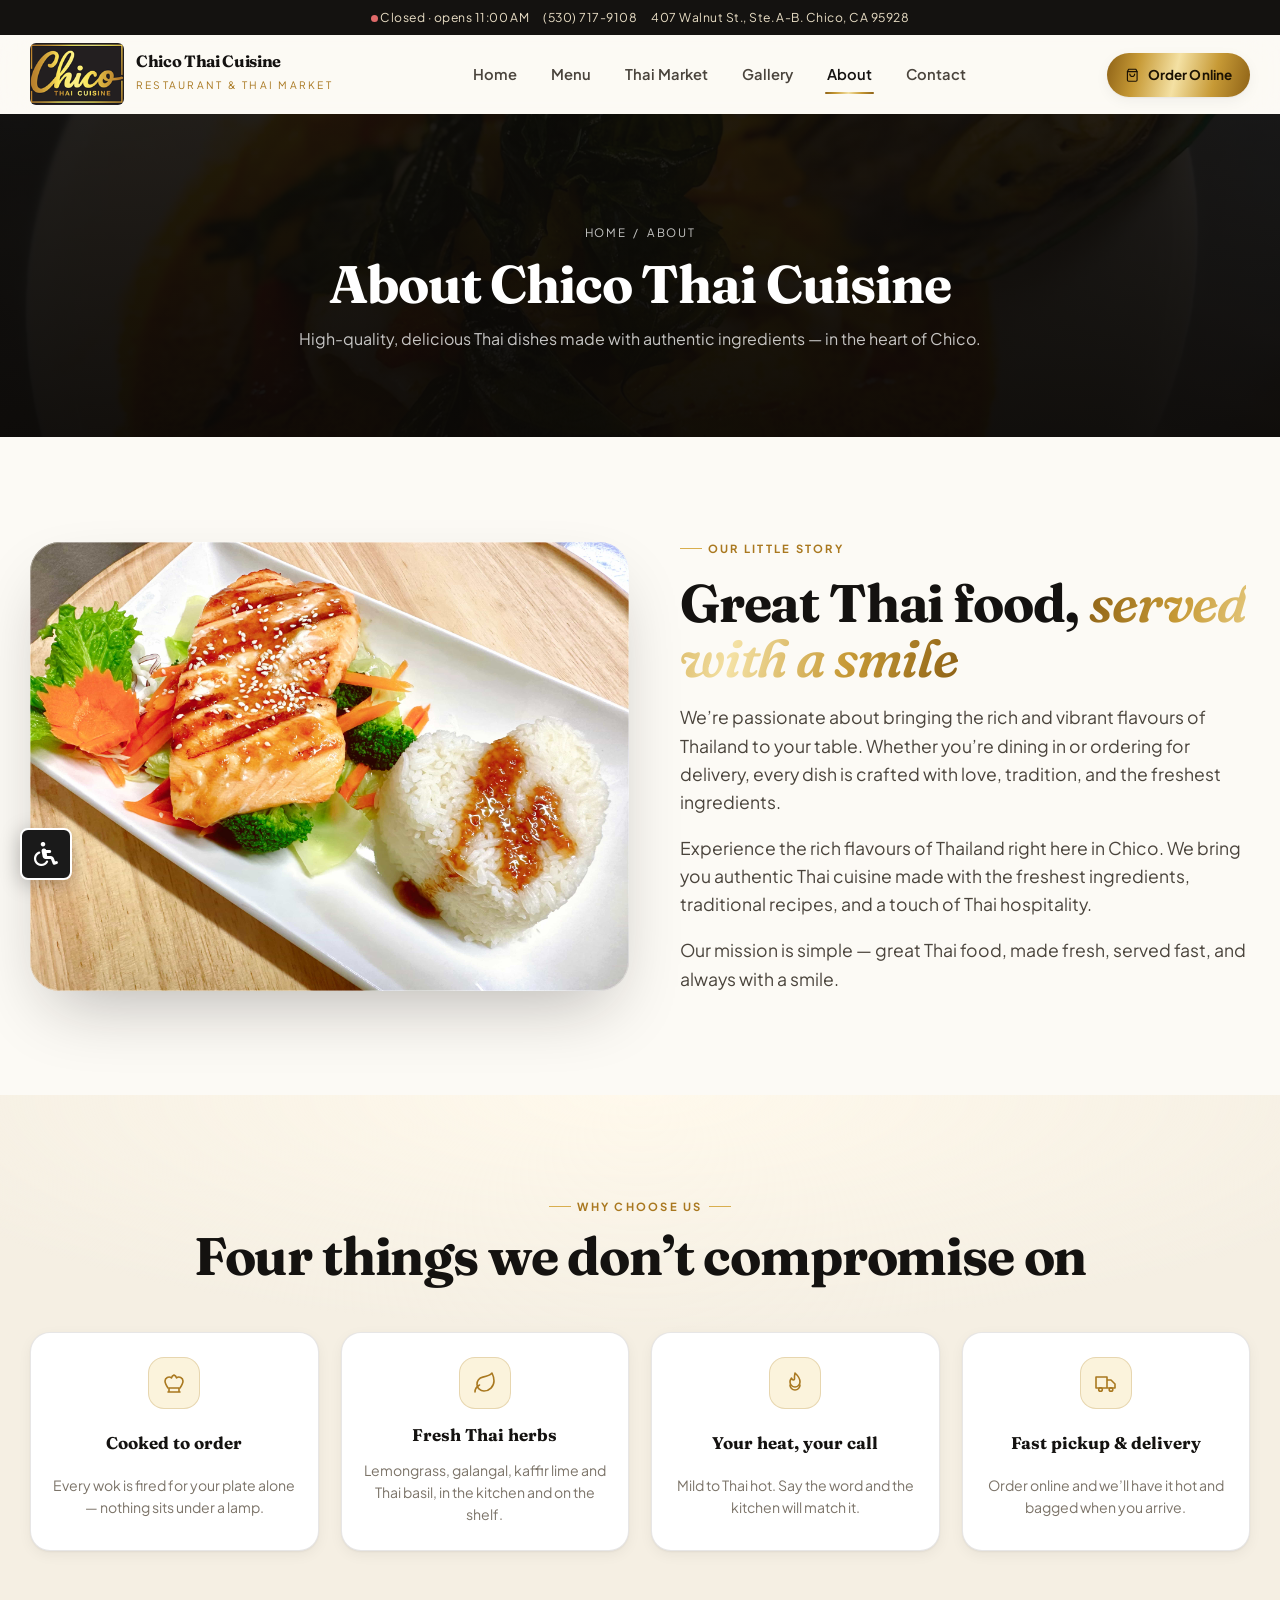
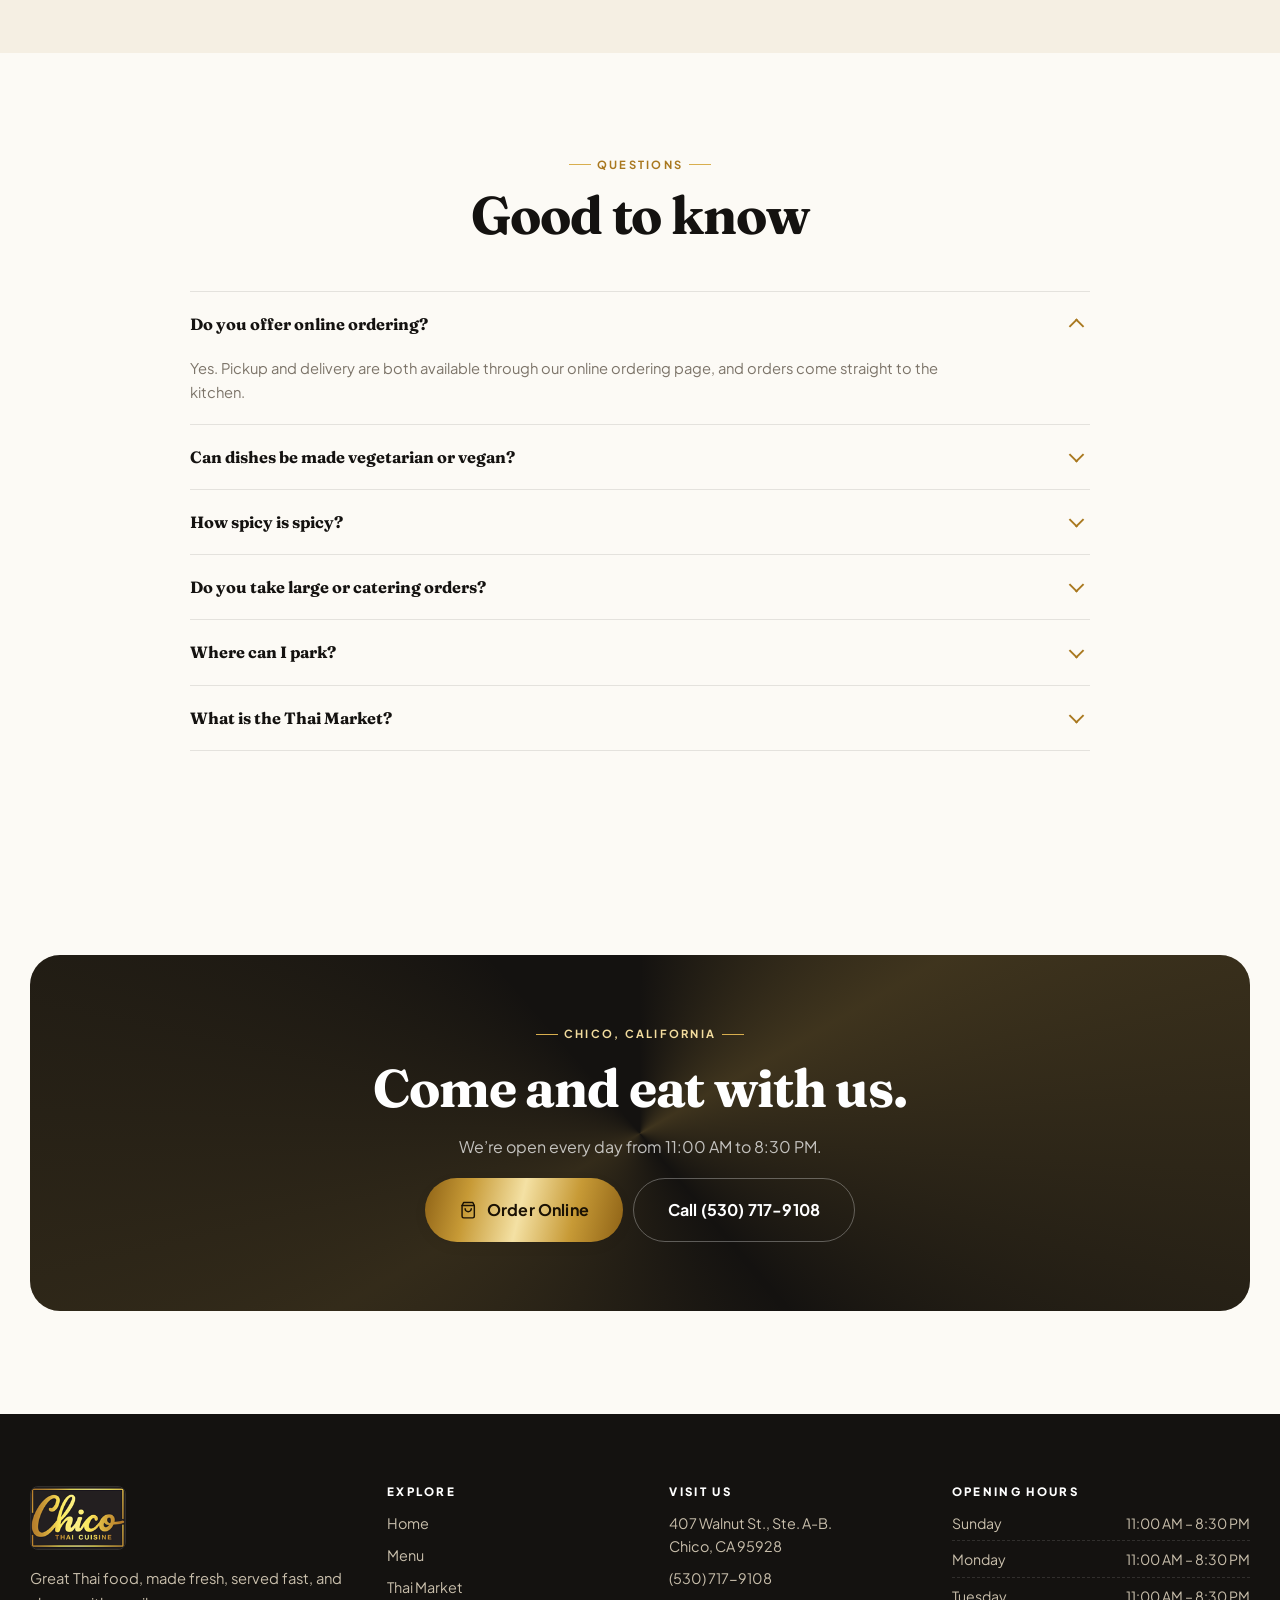
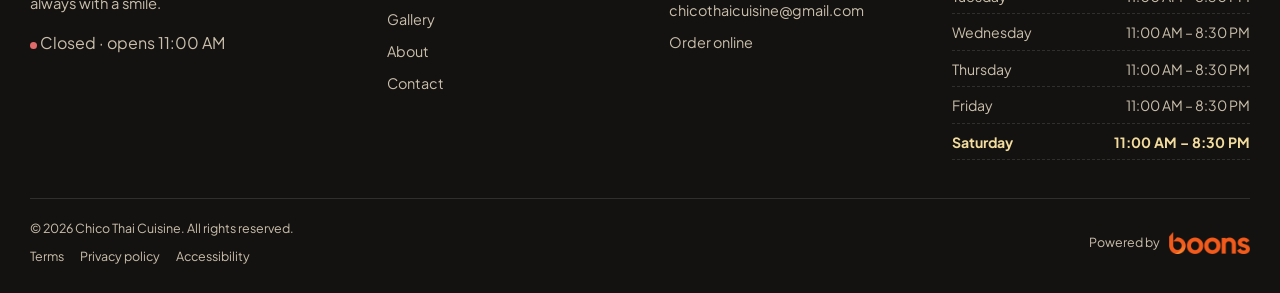
==== about.html @ dd5cfa1a "Add Chico Thai Cuisine website pages, accessibility tools, and Boons footer. Co-authored-by: Cursor " ====
<!DOCTYPE html>
<html lang="en">
<head>
<meta charset="utf-8">
<meta name="viewport" content="width=device-width, initial-scale=1, viewport-fit=cover">
<title>About Us | Chico Thai Cuisine &mdash; Authentic Thai Restaurant in Chico, CA</title>
<meta name="description" content="Our story: a family Thai kitchen in downtown Chico, California serving authentic recipes made fresh, plus a Thai grocery market in the same building.">
<meta name="theme-color" content="#141210">
<link rel="canonical" href="https://www.chicothaicuisine.com/about.html">
<meta property="og:type" content="restaurant">
<meta property="og:title" content="About Us | Chico Thai Cuisine &mdash; Authentic Thai Restaurant in Chico, CA">
<meta property="og:description" content="Our story: a family Thai kitchen in downtown Chico, California serving authentic recipes made fresh, plus a Thai grocery market in the same building.">
<meta property="og:image" content="https://www.chicothaicuisine.com/img/slider/slide1.jpg">
<meta property="og:url" content="https://www.chicothaicuisine.com/about.html">
<meta name="twitter:card" content="summary_large_image">
<link rel="icon" href="img/logo.png">
<link rel="apple-touch-icon" href="img/logo.png">
<link rel="preconnect" href="https://fonts.googleapis.com">
<link rel="preconnect" href="https://fonts.gstatic.com" crossorigin>
<link href="https://fonts.googleapis.com/css2?family=Fraunces:ital,opsz,wght@0,9..144,400..900;1,9..144,400..900&family=Plus+Jakarta+Sans:wght@400;500;600;700;800&display=swap" rel="stylesheet">
<link rel="stylesheet" href="https://cdnjs.cloudflare.com/ajax/libs/font-awesome/6.5.1/css/all.min.css" crossorigin="anonymous">
<link rel="stylesheet" href="accessibility.css">
<style>
/* ============================================================
   CHICO THAI CUISINE — design system
   Palette taken from the logo: black plaque, gold gradient type.
   Light theme, mobile-first.
   ============================================================ */
:root{
  --paper:#FCFAF5;        --paper-2:#F5EFE3;      --paper-3:#EFE6D5;
  --card:#FFFFFF;
  --ink:#141210;          --ink-2:#4A443C;        --ink-3:#7C7469;
  --gold-1:#A9781F;       --gold-2:#D8AE4E;       --gold-3:#F2DC9E;  --gold-4:#FBF3DC;
  --gold-grad:linear-gradient(103deg,#8E6216 0%,#C79A36 22%,#F4E1A4 48%,#C79A36 74%,#8E6216 100%);
  --chili:#C31432;        --leaf:#1E6F4C;
  --line:rgba(20,18,16,.10);
  --shadow-s:0 1px 2px rgba(20,18,16,.05),0 4px 14px rgba(20,18,16,.05);
  --shadow-m:0 2px 4px rgba(20,18,16,.05),0 18px 44px -14px rgba(20,18,16,.18);
  --shadow-l:0 30px 70px -22px rgba(20,18,16,.30);
  --r-s:12px; --r-m:20px; --r-l:30px; --r-xl:40px;
  --dock:0px;
  --ease:cubic-bezier(.22,1,.36,1);
  --fs:1;
  --font-d:'Fraunces',Georgia,'Times New Roman',serif;
  --font-b:'Plus Jakarta Sans',system-ui,-apple-system,'Segoe UI',sans-serif;
}
*,*::before,*::after{box-sizing:border-box}
html{-webkit-text-size-adjust:100%;scroll-behavior:smooth;scroll-padding-top:86px}
body{
  margin:0;background:var(--paper);color:var(--ink);
  font-family:var(--font-b);
  font-size:calc(16px * var(--fs));line-height:1.6;
  -webkit-font-smoothing:antialiased;overflow-x:hidden;
  padding-bottom:var(--dock);
}
img{max-width:100%;display:block}
a{color:inherit;text-decoration:none}
button{font:inherit;color:inherit;border:0;background:none;cursor:pointer}
h1,h2,h3,h4{font-family:var(--font-d);font-weight:700;line-height:1.04;letter-spacing:-.022em;margin:0;
  font-variation-settings:'SOFT' 0,'WONK' 0,'opsz' 40}
p{margin:0}
::selection{background:var(--gold-3);color:var(--ink)}

.wrap{width:min(1220px,100% - 32px);margin-inline:auto}
.wrap-n{width:min(900px,100% - 32px);margin-inline:auto}
.sec{padding:clamp(54px,8vw,110px) 0;position:relative}
.sec-tint{background:
  radial-gradient(90% 60% at 50% 0%,#FFF9EC 0%,rgba(255,249,236,0) 70%),var(--paper-2)}

/* ---------- type helpers ---------- */
.kicker{
  display:inline-flex;align-items:center;gap:.55em;
  font-size:.7rem;font-weight:700;letter-spacing:.20em;text-transform:uppercase;
  color:var(--gold-1);
}
.kicker::before{content:"";width:22px;height:1px;background:var(--gold-2)}
.kicker.c::after{content:"";width:22px;height:1px;background:var(--gold-2)}
.h-xl{font-size:clamp(2.3rem,8.4vw,4.6rem)}
.h-l{font-size:clamp(1.95rem,6.2vw,3.3rem)}
.h-m{font-size:clamp(1.45rem,4.4vw,2.15rem)}
.h-s{font-size:clamp(1.12rem,3vw,1.35rem)}
.lede{color:var(--ink-2);font-size:clamp(1rem,2.6vw,1.1rem);max-width:60ch}
.muted{color:var(--ink-3)}
.gold-text{
  background:var(--gold-grad);-webkit-background-clip:text;background-clip:text;
  color:transparent;-webkit-text-fill-color:transparent;
}
.wonk{font-variation-settings:'SOFT' 40,'WONK' 1,'opsz' 40;font-style:italic;font-weight:600}
.center{text-align:center}
.sec-head{display:grid;gap:14px;margin-bottom:clamp(28px,4vw,48px)}
.sec-head.center{justify-items:center}

/* ---------- buttons ---------- */
.btn{
  --bg:var(--ink);--fg:#fff;
  position:relative;display:inline-flex;align-items:center;justify-content:center;gap:.6em;
  padding:15px 26px;border-radius:999px;background:var(--bg);color:var(--fg);
  font-weight:700;font-size:.94rem;letter-spacing:.01em;white-space:nowrap;
  transition:transform .45s var(--ease),box-shadow .45s var(--ease),background .3s;
  box-shadow:var(--shadow-s);overflow:hidden;isolation:isolate;
  will-change:transform;
}
.btn::after{
  content:"";position:absolute;inset:0;z-index:-1;border-radius:inherit;
  background:var(--gold-grad);opacity:0;transition:opacity .4s var(--ease);
}
.btn:hover{transform:translateY(-3px);box-shadow:var(--shadow-m)}
.btn:hover::after{opacity:1}
.btn:hover{color:#1B1204}
.btn-gold{--bg:transparent;--fg:#1B1204;background-image:var(--gold-grad)}
.btn-gold::after{background:var(--ink);}
.btn-gold:hover{color:#fff}
.btn-ghost{--bg:transparent;--fg:var(--ink);border:1.5px solid var(--line);box-shadow:none}
.btn-ghost:hover{color:#1B1204;border-color:transparent}
.btn-sm{padding:11px 18px;font-size:.84rem}
.btn-lg{padding:18px 34px;font-size:1rem}
.btn svg{width:1.08em;height:1.08em;flex:none;stroke-width:1.9}
.btn-lg svg{width:1.15em;height:1.15em}

/* ---------- header ---------- */
.topbar{
  background:var(--ink);color:#EADFC6;font-size:.76rem;letter-spacing:.04em;
  padding:8px 0;position:relative;z-index:60;
}
.topbar .wrap{display:flex;gap:14px;align-items:center;justify-content:center;flex-wrap:nowrap;
  overflow:hidden;white-space:nowrap}
.topbar .tb-addr{display:none}
.topbar a{white-space:nowrap}
.topbar a:hover{color:var(--gold-3)}
.dot-live{width:7px;height:7px;border-radius:50%;background:#48C07E;display:inline-block;
  box-shadow:0 0 0 0 rgba(72,192,126,.7);animation:pulse 2.4s infinite}
.dot-live.shut{background:#E06A6A;animation:none}
@keyframes pulse{70%{box-shadow:0 0 0 9px rgba(72,192,126,0)}100%{box-shadow:0 0 0 0 rgba(72,192,126,0)}}

.hdr{
  position:sticky;top:0;z-index:70;background:rgba(252,250,245,.86);
  backdrop-filter:saturate(180%) blur(16px);-webkit-backdrop-filter:saturate(180%) blur(16px);
  border-bottom:1px solid transparent;transition:border-color .3s,box-shadow .3s,background .3s;
}
.hdr.stuck{border-bottom-color:var(--line);box-shadow:0 10px 30px -22px rgba(20,18,16,.5)}
.hdr .wrap{display:flex;align-items:center;justify-content:space-between;gap:16px;min-height:74px}
.brand{display:flex;align-items:center;gap:12px;padding:8px 0}
.brand img{height:54px;width:auto;border-radius:6px;transition:transform .5s var(--ease)}
.brand:hover img{transform:scale(1.05) rotate(-1deg)}
.brand-txt{display:none}
.brand-txt b{display:block;font-family:var(--font-d);font-size:1.02rem;letter-spacing:-.02em;line-height:1}
.brand-txt span{font-size:.64rem;letter-spacing:.22em;text-transform:uppercase;color:var(--gold-1)}
.nav{display:none}
.nav a{
  position:relative;padding:10px 2px;font-size:.92rem;font-weight:600;color:var(--ink-2);
  transition:color .25s;
}
.nav a::after{
  content:"";position:absolute;left:0;right:0;bottom:2px;height:2px;border-radius:2px;
  background:var(--gold-grad);transform:scaleX(0);transform-origin:right;transition:transform .45s var(--ease);
}
.nav a:hover,.nav a[aria-current="page"]{color:var(--ink)}
.nav a:hover::after,.nav a[aria-current="page"]::after{transform:scaleX(1);transform-origin:left}
.hdr-cta{display:none}
.burger{
  width:46px;height:46px;border-radius:50%;display:grid;place-items:center;
  border:1.5px solid var(--line);background:var(--card);
}
.burger span{display:block;width:18px;height:1.8px;background:var(--ink);border-radius:2px;
  transition:transform .4s var(--ease),opacity .25s}
.burger span+span{margin-top:5px}
body.menu-open .burger span:nth-child(1){transform:translateY(6.8px) rotate(45deg)}
body.menu-open .burger span:nth-child(2){opacity:0}
body.menu-open .burger span:nth-child(3){transform:translateY(-6.8px) rotate(-45deg)}

/* mobile drawer */
.drawer{
  position:fixed;inset:0;z-index:69;background:var(--paper);
  transform:translateY(-100%);transition:transform .6s var(--ease);
  display:flex;flex-direction:column;padding:96px 22px 32px;overflow-y:auto;
  visibility:hidden;
}
body.menu-open .drawer{transform:none;visibility:visible}
.drawer a.dl{
  font-family:var(--font-d);font-size:clamp(1.7rem,8vw,2.3rem);font-weight:700;letter-spacing:-.03em;
  padding:13px 0;border-bottom:1px solid var(--line);display:flex;align-items:center;justify-content:space-between;
  opacity:0;transform:translateY(18px);
}
body.menu-open .drawer a.dl{animation:dIn .55s var(--ease) forwards}
@keyframes dIn{to{opacity:1;transform:none}}
.drawer a.dl i{font-style:normal;font-size:.62rem;letter-spacing:.2em;color:var(--gold-1);font-family:var(--font-b)}
.drawer-foot{margin-top:auto;padding-top:26px;display:grid;gap:12px}

/* ---------- hero slider ---------- */
.hero{
  position:relative;height:var(--heroH,calc(100svh - 107px));min-height:460px;max-height:940px;
  overflow:hidden;background:var(--ink);isolation:isolate;
}
.hero-slide{
  position:absolute;inset:0;opacity:0;transition:opacity 1.2s var(--ease);
}
.hero-slide.on{opacity:1}
.hero-slide img{
  width:100%;height:100%;object-fit:cover;transform:scale(1.12);
  filter:saturate(1.05);
}
.hero-slide.on img{animation:kb 9s linear forwards}
@keyframes kb{from{transform:scale(1.12)}to{transform:scale(1.0)}}
.hero-slide::after{
  content:"";position:absolute;inset:0;
  background:linear-gradient(180deg,rgba(10,8,6,.62) 0%,rgba(10,8,6,.30) 32%,rgba(10,8,6,.55) 66%,rgba(10,8,6,.86) 100%);
}
.hero-inner{
  position:absolute;inset:0;z-index:3;display:flex;flex-direction:column;
  align-items:center;justify-content:center;text-align:center;
  padding:16px 20px 104px;color:#fff;
}
.hero-txt{max-width:920px;display:grid;gap:18px;justify-items:center}
.hero .kicker{color:var(--gold-3)}
.hero .kicker::before,.hero .kicker::after{background:var(--gold-2)}
.hero h1{
  font-size:clamp(2.05rem,7.4vw,4.35rem);color:#fff;
  text-shadow:0 2px 30px rgba(0,0,0,.35);
}
.hero h1 em{font-style:normal;background:var(--gold-grad);-webkit-background-clip:text;background-clip:text;
  color:transparent;-webkit-text-fill-color:transparent}
.hs-anim>*{opacity:0;transform:translateY(26px) }
.hero-slide.on .hs-anim>*{animation:hIn .9s var(--ease) forwards}
.hero-slide.on .hs-anim>*:nth-child(2){animation-delay:.12s}
.hero-slide.on .hs-anim>*:nth-child(3){animation-delay:.24s}
@keyframes hIn{to{opacity:1;transform:none}}

.hero-ui{
  position:absolute;left:0;right:0;bottom:26px;z-index:5;
  display:flex;align-items:center;justify-content:center;gap:16px;
}
.hero-dots{display:flex;gap:9px}
.hero-dots button{
  width:9px;height:9px;border-radius:50%;background:rgba(255,255,255,.4);
  transition:all .45s var(--ease);
}
.hero-dots button[aria-selected="true"]{width:30px;border-radius:5px;background:var(--gold-2)}
.hero-arrow,.hero-play{
  width:42px;height:42px;border-radius:50%;display:grid;place-items:center;
  border:1px solid rgba(255,255,255,.34);color:#fff;background:rgba(255,255,255,.08);
  backdrop-filter:blur(8px);transition:all .35s var(--ease);
}
.hero-arrow:hover,.hero-play:hover{background:#fff;color:var(--ink);border-color:#fff}
.hero-arrow svg,.hero-play svg{width:15px;height:15px}
.hero-prog{
  position:absolute;left:0;bottom:0;height:3px;width:100%;z-index:5;background:rgba(255,255,255,.14)
}
.hero-prog i{display:block;height:100%;width:0;background:var(--gold-grad)}
.hero-scroll{
  position:absolute;left:50%;bottom:74px;transform:translateX(-50%);z-index:5;
  color:rgba(255,255,255,.7);font-size:.62rem;letter-spacing:.24em;text-transform:uppercase;
  display:none;align-items:center;gap:10px;
}
.hero-scroll::after{content:"";width:1px;height:34px;background:linear-gradient(#fff,transparent);
  animation:sd 1.9s infinite}
@keyframes sd{0%{opacity:0;transform:scaleY(.3)}50%{opacity:1}100%{opacity:0;transform:scaleY(1)}}

/* ---------- marquee ---------- */
.marq{background:var(--ink);color:var(--gold-3);overflow:hidden;padding:13px 0;position:relative;z-index:4}
.marq-track{display:flex;gap:44px;width:max-content;animation:mq 34s linear infinite}
.marq span{font-family:var(--font-d);font-size:.98rem;letter-spacing:.04em;white-space:nowrap;
  display:flex;align-items:center;gap:44px}
.marq span::after{content:"◆";color:var(--gold-1);font-size:.6rem}
@keyframes mq{to{transform:translateX(-50%)}}
.marq:hover .marq-track{animation-play-state:paused}

/* ---------- reveal ---------- */
.rv{opacity:0;transform:translateY(30px);transition:opacity .9s var(--ease),transform .9s var(--ease)}
.rv.in{opacity:1;transform:none}
.rv-d1{transition-delay:.08s}.rv-d2{transition-delay:.16s}.rv-d3{transition-delay:.24s}
.rv-d4{transition-delay:.32s}.rv-d5{transition-delay:.40s}

/* ---------- cards / grids ---------- */
.grid{display:grid;gap:clamp(14px,2.2vw,22px)}
.g2{grid-template-columns:1fr}
.g3{grid-template-columns:1fr}
.g4{grid-template-columns:repeat(2,1fr)}
.card{
  background:var(--card);border-radius:var(--r-m);border:1px solid var(--line);
  box-shadow:var(--shadow-s);overflow:hidden;position:relative;
  transition:transform .55s var(--ease),box-shadow .55s var(--ease),border-color .4s;
}
.card:hover{transform:translateY(-6px);box-shadow:var(--shadow-m);border-color:rgba(169,120,31,.34)}
.card-pad{padding:clamp(18px,3vw,26px)}

/* value props */
.vp{display:grid;gap:12px;padding:24px 20px;background:var(--card);border-radius:var(--r-m);
  border:1px solid var(--line);box-shadow:var(--shadow-s);text-align:center;
  transition:transform .5s var(--ease),box-shadow .5s var(--ease)}
.vp:hover{transform:translateY(-6px);box-shadow:var(--shadow-m)}
.vp .ico{width:52px;height:52px;margin-inline:auto;border-radius:16px;display:grid;place-items:center;
  background:var(--gold-4);border:1px solid rgba(169,120,31,.24)}
.vp .ico svg{width:24px;height:24px;stroke:var(--gold-1)}
.vp b{font-family:var(--font-d);font-size:1.06rem;font-weight:700}
.vp p{font-size:.88rem;color:var(--ink-3);line-height:1.55}

/* horizontal rail (mobile = swipe, desktop = grid) */
.rail{
  display:grid;grid-auto-flow:column;grid-auto-columns:76%;gap:14px;
  overflow-x:auto;scroll-snap-type:x mandatory;
  padding:4px 16px 18px;margin-inline:-16px;
  scrollbar-width:none;-ms-overflow-style:none;
}
.rail::-webkit-scrollbar{display:none}
.rail>*{scroll-snap-align:center}

/* dish card */
.dish{position:relative;background:var(--card);border-radius:var(--r-m);overflow:hidden;
  border:1px solid var(--line);box-shadow:var(--shadow-s);
  transition:transform .55s var(--ease),box-shadow .55s var(--ease)}
.dish:hover{transform:translateY(-6px);box-shadow:var(--shadow-m)}
.dish figure{margin:0;aspect-ratio:4/3;overflow:hidden;background:var(--paper-3)}
.dish img{width:100%;height:100%;object-fit:cover;transition:transform 1.1s var(--ease)}
.dish:hover img{transform:scale(1.07)}
.dish .body{padding:16px 17px 18px;display:grid;gap:7px}
.dish .row{display:flex;align-items:baseline;justify-content:space-between;gap:10px}
.dish h3{font-size:1.06rem}
.dish .pr{font-family:var(--font-d);font-weight:700;color:var(--gold-1);white-space:nowrap}
.dish p{font-size:.85rem;color:var(--ink-3);line-height:1.5}
.tagp{
  position:absolute;top:12px;left:12px;z-index:2;padding:6px 12px;border-radius:999px;
  background:rgba(255,255,255,.93);backdrop-filter:blur(6px);
  font-size:.64rem;font-weight:800;letter-spacing:.13em;text-transform:uppercase;color:var(--gold-1);
  box-shadow:var(--shadow-s);
}

/* ---------- split feature ---------- */
.split{display:grid;gap:clamp(24px,4vw,56px);align-items:center}
.split-media{position:relative;border-radius:var(--r-l);overflow:hidden;box-shadow:var(--shadow-l)}
.split-media img{width:100%;aspect-ratio:4/3;object-fit:cover}
.split-media::before{
  content:"";position:absolute;inset:0;z-index:2;pointer-events:none;
  border-radius:inherit;border:1px solid rgba(255,255,255,.35)}
.badge-float{
  position:absolute;z-index:3;background:var(--card);border-radius:var(--r-m);padding:14px 18px;
  box-shadow:var(--shadow-m);border:1px solid var(--line);display:grid;gap:2px;text-align:center;
}
.badge-float b{font-family:var(--font-d);font-size:1.5rem;line-height:1}
.badge-float span{font-size:.62rem;letter-spacing:.16em;text-transform:uppercase;color:var(--ink-3)}

/* ---------- stats ---------- */
.stats{display:grid;grid-template-columns:repeat(2,1fr);gap:1px;background:var(--line);
  border-radius:var(--r-m);overflow:hidden;border:1px solid var(--line)}
.stat{background:var(--card);padding:22px 14px;text-align:center}
.stat b{display:block;font-family:var(--font-d);font-size:clamp(1.6rem,5vw,2.3rem);line-height:1;
  background:var(--gold-grad);-webkit-background-clip:text;background-clip:text;color:transparent;
  -webkit-text-fill-color:transparent}
.stat span{font-size:.68rem;letter-spacing:.14em;text-transform:uppercase;color:var(--ink-3)}

/* ---------- reviews ---------- */
.rev{background:var(--card);border-radius:var(--r-m);padding:26px 22px;border:1px solid var(--line);
  box-shadow:var(--shadow-s);display:grid;gap:14px}
.stars{display:flex;gap:3px}
.stars svg{width:16px;height:16px;fill:var(--gold-2)}
.rev p{font-family:var(--font-d);font-size:1.02rem;line-height:1.5;font-style:italic;
  font-variation-settings:'SOFT' 30,'WONK' 1}
.rev cite{font-style:normal;font-size:.8rem;font-weight:700;letter-spacing:.04em}
.rev cite small{display:block;font-weight:500;color:var(--ink-3);letter-spacing:.12em;
  text-transform:uppercase;font-size:.62rem;margin-top:3px}

/* ---------- menu page ---------- */
.menu-bar{
  position:sticky;top:74px;z-index:50;background:rgba(252,250,245,.93);
  backdrop-filter:blur(14px);-webkit-backdrop-filter:blur(14px);
  border-bottom:1px solid var(--line);padding:11px 0;
}
.menu-bar .wrap{display:grid;gap:10px}
.mb-tools{display:flex;gap:9px;align-items:center}
.search{
  flex:1;display:flex;align-items:center;gap:9px;background:var(--card);
  border:1.5px solid var(--line);border-radius:999px;padding:10px 16px;
  transition:border-color .3s,box-shadow .3s;
}
.search:focus-within{border-color:var(--gold-2);box-shadow:0 0 0 4px rgba(216,174,78,.16)}
.search svg{width:16px;height:16px;stroke:var(--ink-3);flex:none}
.search input{border:0;outline:0;background:none;font:inherit;font-size:.9rem;width:100%;min-width:0}
.filters{display:flex;gap:7px;overflow-x:auto;scrollbar-width:none;padding-bottom:1px}
.filters::-webkit-scrollbar{display:none}
.chip{
  white-space:nowrap;padding:8px 14px;border-radius:999px;border:1.5px solid var(--line);
  background:var(--card);font-size:.79rem;font-weight:700;color:var(--ink-2);
  transition:all .3s var(--ease);
}
.chip:hover{border-color:var(--gold-2)}
.chip[aria-pressed="true"],.chip.on{background:var(--ink);color:#fff;border-color:var(--ink)}
.catnav{display:flex;gap:7px;overflow-x:auto;scrollbar-width:none}
.catnav::-webkit-scrollbar{display:none}
.catnav a{
  white-space:nowrap;padding:8px 14px;border-radius:999px;font-size:.81rem;font-weight:700;
  color:var(--ink-3);border:1.5px solid transparent;transition:all .3s
}
.catnav a.on{color:#1B1204;background-image:var(--gold-grad)}

.mcat{padding-top:clamp(36px,5vw,64px)}
.mcat-head{display:flex;align-items:flex-end;justify-content:space-between;gap:16px;
  padding-bottom:14px;margin-bottom:18px;border-bottom:1px solid var(--line)}
.mcat-head p{font-size:.85rem;color:var(--ink-3)}
.mitems{display:grid;gap:2px}
.mi{
  display:grid;grid-template-columns:1fr auto;gap:4px 16px;align-items:start;
  padding:15px 14px;border-radius:14px;transition:background .3s;
  border-bottom:1px dashed var(--line);
}
.mi:hover{background:var(--gold-4)}
.mi-name{font-family:var(--font-d);font-weight:700;font-size:1.03rem;display:flex;
  align-items:center;gap:8px;flex-wrap:wrap}
.mi-name small{font-family:var(--font-b);font-size:.66rem;font-weight:700;letter-spacing:.1em;
  text-transform:uppercase;color:var(--ink-3);background:var(--paper-2);padding:3px 8px;border-radius:999px}
.mi-desc{grid-column:1/-1;font-size:.86rem;color:var(--ink-3);line-height:1.5;max-width:62ch}
.mi-price{font-family:var(--font-d);font-weight:700;font-size:1.02rem;color:var(--gold-1)}
.mi.hide{display:none}
.tags{display:inline-flex;gap:5px;align-items:center}
.tg{font-size:.6rem;font-weight:800;letter-spacing:.08em;text-transform:uppercase;
  padding:3px 7px;border-radius:6px;line-height:1.3}
.tg-v{background:rgba(30,111,76,.10);color:var(--leaf)}
.tg-gf{background:rgba(169,120,31,.12);color:var(--gold-1)}
.chilis{display:inline-flex;gap:1px}
.chilis svg{width:13px;height:13px;fill:var(--chili)}
.nores{padding:44px 0;text-align:center;color:var(--ink-3);display:none}
.nores.on{display:block}

/* ---------- gallery ---------- */
.gal{columns:2;column-gap:12px}
.gal figure{margin:0 0 12px;break-inside:avoid;border-radius:var(--r-s);overflow:hidden;
  box-shadow:var(--shadow-s);position:relative;cursor:zoom-in;background:var(--paper-3)}
.gal img{width:100%;transition:transform 1s var(--ease),filter .5s}
.gal figure:hover img{transform:scale(1.06)}
.gal figure::after{content:"";position:absolute;inset:0;background:var(--gold-grad);
  opacity:0;mix-blend-mode:overlay;transition:opacity .45s}
.gal figure:hover::after{opacity:.35}
.lb{position:fixed;inset:0;z-index:200;background:rgba(12,10,8,.95);display:none;
  align-items:center;justify-content:center;padding:18px}
.lb.on{display:flex;animation:fade .3s}
@keyframes fade{from{opacity:0}}
.lb img{max-width:100%;max-height:84vh;border-radius:var(--r-s);box-shadow:var(--shadow-l)}
.lb-btn{position:absolute;width:46px;height:46px;border-radius:50%;display:grid;place-items:center;
  background:rgba(255,255,255,.12);border:1px solid rgba(255,255,255,.28);color:#fff}
.lb-btn:hover{background:#fff;color:var(--ink)}
.lb-x{top:18px;right:18px}
.lb-p{left:12px;top:50%;transform:translateY(-50%)}
.lb-n{right:12px;top:50%;transform:translateY(-50%)}
.lb-ct{position:absolute;bottom:18px;left:0;right:0;text-align:center;color:rgba(255,255,255,.7);
  font-size:.76rem;letter-spacing:.14em}

/* ---------- market ---------- */
.aisle{
  position:relative;border-radius:var(--r-m);overflow:hidden;background:var(--card);
  border:1px solid var(--line);box-shadow:var(--shadow-s);display:grid;
  transition:transform .55s var(--ease),box-shadow .55s var(--ease);
}
.aisle:hover{transform:translateY(-6px);box-shadow:var(--shadow-m)}
.aisle figure{margin:0;aspect-ratio:16/10;overflow:hidden;position:relative}
.aisle img{width:100%;height:100%;object-fit:cover;transition:transform 1.1s var(--ease)}
.aisle:hover img{transform:scale(1.08)}
.aisle .no{position:absolute;top:12px;left:12px;z-index:2;font-family:var(--font-d);font-weight:700;
  font-size:.74rem;letter-spacing:.1em;color:#1B1204;background-image:var(--gold-grad);
  padding:5px 11px;border-radius:999px}
.aisle .body{padding:18px 18px 22px;display:grid;gap:7px}
.aisle h3{font-size:1.1rem}
.aisle p{font-size:.85rem;color:var(--ink-3);line-height:1.55}

/* ---------- accordion ---------- */
.acc{border-top:1px solid var(--line)}
.acc details{border-bottom:1px solid var(--line)}
.acc summary{
  list-style:none;cursor:pointer;padding:19px 44px 19px 0;position:relative;
  font-family:var(--font-d);font-weight:700;font-size:1.02rem;
}
.acc summary::-webkit-details-marker{display:none}
.acc summary::after{
  content:"";position:absolute;right:8px;top:50%;width:11px;height:11px;
  border-right:2px solid var(--gold-1);border-bottom:2px solid var(--gold-1);
  transform:translateY(-70%) rotate(45deg);transition:transform .4s var(--ease);
}
.acc details[open] summary::after{transform:translateY(-30%) rotate(-135deg)}
.acc .ac-body{padding:0 0 20px;color:var(--ink-3);font-size:.92rem;line-height:1.65;max-width:70ch}
.acc details[open] .ac-body{animation:ac .5s var(--ease)}
@keyframes ac{from{opacity:0;transform:translateY(-8px)}}

/* ---------- info tiles ---------- */
.info{display:grid;gap:12px}
.itile{display:flex;gap:15px;align-items:flex-start;background:var(--card);border:1px solid var(--line);
  border-radius:var(--r-m);padding:19px;box-shadow:var(--shadow-s);transition:transform .45s var(--ease)}
.itile:hover{transform:translateY(-4px)}
.itile .ico{width:44px;height:44px;flex:none;border-radius:13px;background:var(--gold-4);
  display:grid;place-items:center;border:1px solid rgba(169,120,31,.22)}
.itile .ico svg{width:20px;height:20px;stroke:var(--gold-1)}
.itile b{display:block;font-size:.66rem;letter-spacing:.17em;text-transform:uppercase;color:var(--ink-3);
  margin-bottom:4px}
.itile span{font-family:var(--font-d);font-size:1.02rem;font-weight:700;line-height:1.35;display:block}

/* ---------- cta band ---------- */
.band{
  position:relative;overflow:hidden;background:var(--ink);color:#fff;border-radius:var(--r-l);
  padding:clamp(34px,6vw,70px) clamp(22px,4vw,56px);text-align:center;
  display:grid;gap:18px;justify-items:center;
}
.band::before{
  content:"";position:absolute;inset:-40%;
  background:conic-gradient(from 0deg,transparent 0deg,rgba(216,174,78,.22) 60deg,transparent 140deg,
    rgba(216,174,78,.16) 240deg,transparent 320deg);
  animation:spin 22s linear infinite;
}
@keyframes spin{to{transform:rotate(1turn)}}
.band>*{position:relative;z-index:2}
.band h2{color:#fff}
.band p{color:rgba(255,255,255,.72);max-width:54ch}

/* ---------- footer ---------- */
.ftr{background:var(--ink);color:#C9BFAC;padding:clamp(44px,6vw,72px) 0 0;margin-top:0}
.ftr-grid{display:grid;gap:34px}
.ftr h4{color:#fff;font-size:.72rem;letter-spacing:.2em;text-transform:uppercase;font-family:var(--font-b);
  font-weight:800;margin-bottom:14px}
.ftr a:hover{color:var(--gold-3)}
.ftr ul{list-style:none;margin:0;padding:0;display:grid;gap:9px;font-size:.9rem}
.ftr-logo img{height:64px;border-radius:8px;border:1px solid rgba(255,255,255,.12)}
.ftr-bot{margin-top:38px;border-top:1px solid rgba(255,255,255,.12);padding:20px 0 26px;
  display:grid;gap:14px;font-size:.78rem;text-align:center}
.powered-by{display:inline-flex;align-items:center;gap:.55rem;color:#C9BFAC}
.powered-by a{display:inline-flex;align-items:center;transition:opacity .25s}
.powered-by a:hover{opacity:.85}
.powered-by img{height:22px;width:auto;display:block;border:0;border-radius:0}
.f-legal{display:flex;flex-wrap:wrap;gap:8px 16px;justify-content:center;margin-top:8px}
.f-legal a{color:#C9BFAC}
.hrs-list{display:grid;gap:7px;font-size:.88rem}
.hrs-list div{display:flex;justify-content:space-between;gap:14px;padding-bottom:6px;
  border-bottom:1px dashed rgba(255,255,255,.12)}
.hrs-list .today{color:var(--gold-3);font-weight:700}

/* ---------- mobile dock ---------- */
.dock{
  position:fixed;left:0;right:0;bottom:0;z-index:80;
  background:rgba(252,250,245,.94);backdrop-filter:blur(16px);-webkit-backdrop-filter:blur(16px);
  border-top:1px solid var(--line);padding:9px 12px calc(9px + env(safe-area-inset-bottom));
  display:grid;grid-template-columns:1fr 1fr 1.4fr;gap:8px;
  transform:translateY(120%);transition:transform .5s var(--ease);
}
.dock.show{transform:none}
.dock a{
  display:flex;flex-direction:column;align-items:center;justify-content:center;gap:3px;
  padding:9px 4px;border-radius:14px;font-size:.66rem;font-weight:700;letter-spacing:.04em;
  border:1.5px solid var(--line);background:var(--card);
}
.dock a svg{width:17px;height:17px;stroke:var(--ink-2)}
.dock a.main{background-image:var(--gold-grad);border-color:transparent;color:#1B1204;font-size:.8rem;
  flex-direction:row;gap:7px}
.dock a.main svg{stroke:#1B1204;width:16px;height:16px}

/* focus + skip */
:focus-visible{outline:3px solid var(--gold-1);outline-offset:3px;border-radius:5px}
.skip{position:absolute;left:-9999px;top:0;z-index:300;background:var(--ink);color:#fff;
  padding:13px 22px;border-radius:0 0 12px 0;font-weight:700}
.skip:focus{left:0}
.sr{position:absolute;width:1px;height:1px;overflow:hidden;clip:rect(0 0 0 0);white-space:nowrap}

/* ---------- scroll progress ---------- */
.sprog{position:fixed;top:0;left:0;height:3px;width:0;z-index:200;background:var(--gold-grad)}

/* ---------- page hero (inner pages) ---------- */
.phero{
  position:relative;overflow:hidden;background:var(--ink);color:#fff;
  padding:clamp(52px,9vw,110px) 0 clamp(46px,7vw,86px);text-align:center;
}
.phero img.bg{position:absolute;inset:0;width:100%;height:100%;object-fit:cover;opacity:.34;
  animation:kbslow 26s ease-in-out infinite alternate}
@keyframes kbslow{from{transform:scale(1)}to{transform:scale(1.13)}}
.phero::after{content:"";position:absolute;inset:0;
  background:linear-gradient(180deg,rgba(10,8,6,.72),rgba(10,8,6,.9))}
.phero .wrap{position:relative;z-index:3;display:grid;gap:14px;justify-items:center}
.phero h1{color:#fff}
.phero p{color:rgba(255,255,255,.76);max-width:60ch}
.crumbs{font-size:.72rem;letter-spacing:.14em;text-transform:uppercase;color:rgba(255,255,255,.5)}
.crumbs a:hover{color:var(--gold-3)}

/* ---------- desktop ---------- */
@media (min-width:640px){
  .topbar .tb-addr{display:inline}
  .g2{grid-template-columns:repeat(2,1fr)}
  .g3{grid-template-columns:repeat(2,1fr)}
  .stats{grid-template-columns:repeat(4,1fr)}
  .gal{columns:3}
  .rail{grid-auto-columns:44%}
  .mi{grid-template-columns:1fr auto;padding:16px 16px}
}
@media (min-width:900px){
  body{padding-bottom:0}
  .brand-txt{display:block}
  .brand img{height:62px}
  .nav{display:flex;gap:30px}
  .hdr-cta{display:inline-flex}
  .burger{display:none}
  .drawer{display:none}
  .dock{display:none}

  .g3{grid-template-columns:repeat(3,1fr)}
  .g4{grid-template-columns:repeat(4,1fr)}
  .split{grid-template-columns:1.05fr 1fr}
  .split.rev-o .split-media{order:2}
  .rail{grid-auto-flow:row;grid-auto-columns:auto;grid-template-columns:repeat(3,1fr);
    overflow:visible;padding:0;margin:0}
  .hero{height:var(--heroH,calc(100svh - 110px))}
  .hero-scroll{display:flex}
  .gal{columns:4}
  .menu-bar{top:110px}
  .mb-tools{gap:12px}
  .ftr-grid{grid-template-columns:1.3fr 1fr 1fr 1.2fr}
  .ftr-bot{grid-template-columns:1fr auto;text-align:left;align-items:center}
  .f-legal{justify-content:flex-start}
  .mi{grid-template-columns:1fr auto}
}
@media (min-width:1200px){
  .g4{grid-template-columns:repeat(4,1fr)}
}
@media (prefers-reduced-motion:reduce){
  *,*::before,*::after{animation-duration:.001ms !important;transition-duration:.001ms !important}
  html{scroll-behavior:auto}
}
@media print{
  .hdr,.dock,.a11y-widget-root,.topbar,.menu-bar,.hero-ui,.sprog{display:none !important}
}
</style>

</head>
<body>
<a class="skip" href="#main">Skip to main content</a>
<div class="sprog" aria-hidden="true"></div>

<div class="topbar">
  <div class="wrap">
    <span data-status><span class="dot-live"></span> <span data-status-text>Open now &middot; until 8:30 PM</span></span>
    <a href="tel:+15307179108">(530) 717-9108</a>
    <a class="tb-addr" href="https://maps.google.com/?q=407+Walnut+St+Ste+A+Chico+CA+95928" target="_blank" rel="noopener">407 Walnut St., Ste. A-B. Chico, CA 95928</a>
  </div>
</div>

<header class="hdr">
  <div class="wrap">
    <a class="brand" href="index.html" aria-label="Chico Thai Cuisine home">
      <img src="img/logo.png" alt="Chico Thai Cuisine logo" width="150" height="99">
      <span class="brand-txt"><b>Chico Thai Cuisine</b><span>Restaurant &amp; Thai Market</span></span>
    </a>
    <nav class="nav" aria-label="Main"><a href="index.html">Home</a><a href="menu.html">Menu</a><a href="market.html">Thai Market</a><a href="gallery.html">Gallery</a><a href="about.html" aria-current="page">About</a><a href="contact.html">Contact</a></nav>
    <div style="display:flex;gap:10px;align-items:center">
      <a class="btn btn-gold btn-sm hdr-cta" href="https://order.boons.io/site/chico-thai-cuisine" target="_blank" rel="noopener"><svg viewBox="0 0 24 24" fill="none" stroke="currentColor" stroke-width="1.7" stroke-linecap="round" stroke-linejoin="round"><path d="M6 2 4 6v14a2 2 0 0 0 2 2h12a2 2 0 0 0 2-2V6l-2-4Z"/><path d="M4 6h16M16 10a4 4 0 0 1-8 0"/></svg> Order Online</a>
      <button class="burger" aria-label="Open menu" aria-expanded="false" aria-controls="drawer">
        <span></span><span></span><span></span>
      </button>
    </div>
  </div>
</header>

<div class="drawer" id="drawer">
  <a class="dl" href="index.html"><span>Home</span><i>01</i></a><a class="dl" href="menu.html"><span>Menu</span><i>02</i></a><a class="dl" href="market.html"><span>Thai Market</span><i>03</i></a><a class="dl" href="gallery.html"><span>Gallery</span><i>04</i></a><a class="dl" href="about.html"><span>About</span><i>05</i></a><a class="dl" href="contact.html"><span>Contact</span><i>06</i></a>
  <div class="drawer-foot">
    <a class="btn btn-gold btn-lg" href="https://order.boons.io/site/chico-thai-cuisine" target="_blank" rel="noopener"><svg viewBox="0 0 24 24" fill="none" stroke="currentColor" stroke-width="1.7" stroke-linecap="round" stroke-linejoin="round"><path d="M6 2 4 6v14a2 2 0 0 0 2 2h12a2 2 0 0 0 2-2V6l-2-4Z"/><path d="M4 6h16M16 10a4 4 0 0 1-8 0"/></svg> Order Online</a>
    <a class="btn btn-ghost" href="tel:+15307179108">(530) 717-9108 Call the restaurant</a>
    <p class="muted" style="font-size:.8rem">407 Walnut St., Ste. A-B. Chico, CA 95928<br>Mon–Sun · 11:00 AM – 8:30 PM</p>
  </div>
</div>

<main id="main">

<section class="phero">
  <img class="bg" src="img/gallery/gallery9.jpg" alt="" aria-hidden="true">
  <div class="wrap">
    <p class="crumbs"><a href="index.html">Home</a> &nbsp;/&nbsp; About</p>
    <h1 class="h-l">About Chico Thai Cuisine</h1>
    <p>High-quality, delicious Thai dishes made with authentic ingredients &mdash; in the heart of Chico.</p>
  </div>
</section>


<section class="sec">
  <div class="wrap">
    <div class="split">
      <div class="split-media rv"><img src="img/tab1.jpg" alt="A plated dish at Chico Thai Cuisine" loading="lazy"></div>
      <div class="rv rv-d2" style="display:grid;gap:18px">
        <p class="kicker">Our little story</p>
        <h2 class="h-l">Great Thai food, <span class="wonk gold-text">served with a smile</span></h2>
        <p class="lede">We&rsquo;re passionate about bringing the rich and vibrant flavours of Thailand to your table. Whether you&rsquo;re dining in or ordering for delivery, every dish is crafted with love, tradition, and the freshest ingredients.</p>
        <p class="lede">Experience the rich flavours of Thailand right here in Chico. We bring you authentic Thai cuisine made with the freshest ingredients, traditional recipes, and a touch of Thai hospitality.</p>
        <p class="lede">Our mission is simple &mdash; great Thai food, made fresh, served fast, and always with a smile.</p>
      </div>
    </div>
  </div>
</section>

<section class="sec sec-tint">
  <div class="wrap">
    <div class="sec-head center rv">
      <p class="kicker c">Why choose us</p>
      <h2 class="h-l">Four things we don&rsquo;t compromise on</h2>
    </div>
    <div class="grid g4">
      <div class="vp rv rv-d1"><div class="ico"><svg viewBox="0 0 24 24" fill="none" stroke="currentColor" stroke-width="1.6" stroke-linecap="round" stroke-linejoin="round"><path d="M6 21h12M7 17h10v4H7z"/><path d="M6 17c-2-3-3-5-3-7a4 4 0 0 1 6.5-3.1A4.2 4.2 0 0 1 12 4a4.2 4.2 0 0 1 2.5 2.9A4 4 0 0 1 21 10c0 2-1 4-3 7"/></svg></div><b>Cooked to order</b><p>Every wok is fired for your plate alone &mdash; nothing sits under a lamp.</p></div>
      <div class="vp rv rv-d2"><div class="ico"><svg viewBox="0 0 24 24" fill="none" stroke="currentColor" stroke-width="1.6" stroke-linecap="round" stroke-linejoin="round"><path d="M11 20A7 7 0 0 1 9.8 6.1C15.5 5 17 4.5 19 2c1 2 2 4.2 2 8 0 5.5-4.8 10-10 10Z"/><path d="M2 21c0-3 1.9-5.6 4.5-7"/></svg></div><b>Fresh Thai herbs</b><p>Lemongrass, galangal, kaffir lime and Thai basil, in the kitchen and on the shelf.</p></div>
      <div class="vp rv rv-d3"><div class="ico"><svg viewBox="0 0 24 24" fill="none" stroke="currentColor" stroke-width="1.6" stroke-linecap="round" stroke-linejoin="round"><path d="M12 2s5 4.5 5 9a5 5 0 0 1-10 0c0-1.6.7-3 1.5-4 .3 1.2 1 2 2 2 .8 0 1.2-.8 1-2-.3-2 .5-4 .5-5Z"/><path d="M7 14a5 5 0 0 0 10 0"/></svg></div><b>Your heat, your call</b><p>Mild to Thai hot. Say the word and the kitchen will match it.</p></div>
      <div class="vp rv rv-d4"><div class="ico"><svg viewBox="0 0 24 24" fill="none" stroke="currentColor" stroke-width="1.6" stroke-linecap="round" stroke-linejoin="round"><path d="M2 6h11v11H2zM13 9h4l4 4v4h-8z"/><circle cx="6.5" cy="18.5" r="1.8"/><circle cx="17" cy="18.5" r="1.8"/></svg></div><b>Fast pickup &amp; delivery</b><p>Order online and we&rsquo;ll have it hot and bagged when you arrive.</p></div></div>
  </div>
</section>

<section class="sec">
  <div class="wrap-n">
    <div class="sec-head center rv">
      <p class="kicker c">Questions</p>
      <h2 class="h-l">Good to know</h2>
    </div>
    <div class="acc rv"><details open><summary>Do you offer online ordering?</summary><div class="ac-body">Yes. Pickup and delivery are both available through our online ordering page, and orders come straight to the kitchen.</div></details><details><summary>Can dishes be made vegetarian or vegan?</summary><div class="ac-body">Most curries, noodles and wok dishes can be made with tofu and vegetables. Tell us in the order notes and the kitchen will take care of it.</div></details><details><summary>How spicy is spicy?</summary><div class="ac-body">Every dish is cooked to the heat level you choose, from mild to Thai hot. The chilli meter on the menu shows how each dish is normally served.</div></details><details><summary>Do you take large or catering orders?</summary><div class="ac-body">Yes. Call us at (530) 717-9108 a day ahead for family-style trays and party orders.</div></details><details><summary>Where can I park?</summary><div class="ac-body">There is designated parking at 407 Walnut St, plus street parking around the block in downtown Chico.</div></details><details><summary>What is the Thai Market?</summary><div class="ac-body">Our grocery side, in the same building. Curry pastes, fresh Thai herbs, rice, noodles and frozen goods so you can cook Thai at home.</div></details></div>
  </div>
</section>


<section class="sec"><div class="wrap">
  <div class="band rv">
    <p class="kicker c" style="color:var(--gold-3)">Chico, California</p>
    <h2 class="h-l">Come and eat with us.</h2>
    <p>We&rsquo;re open every day from 11:00 AM to 8:30 PM.</p>
    <div style="display:flex;gap:11px;flex-wrap:wrap;justify-content:center">
      <a class="btn btn-gold btn-lg" href="https://order.boons.io/site/chico-thai-cuisine" target="_blank" rel="noopener"><svg viewBox="0 0 24 24" fill="none" stroke="currentColor" stroke-width="1.7" stroke-linecap="round" stroke-linejoin="round"><path d="M6 2 4 6v14a2 2 0 0 0 2 2h12a2 2 0 0 0 2-2V6l-2-4Z"/><path d="M4 6h16M16 10a4 4 0 0 1-8 0"/></svg> Order Online</a>
      <a class="btn btn-ghost btn-lg" style="color:#fff;border-color:rgba(255,255,255,.3)" href="tel:+15307179108">Call (530) 717-9108</a>
    </div>
  </div>
</div></section>

</main>

<footer class="ftr">
  <div class="wrap">
    <div class="ftr-grid">
      <div>
        <div class="ftr-logo"><img src="img/logo.png" alt="Chico Thai Cuisine"></div>
        <p style="margin-top:16px;font-size:.92rem;line-height:1.7;max-width:34ch">Great Thai food, made fresh, served fast, and always with a smile.</p>
        <p style="margin-top:14px"><span data-status><span class="dot-live"></span> <span data-status-text></span></span></p>
      </div>
      <div>
        <h4>Explore</h4>
        <ul><li><a href="index.html">Home</a></li><li><a href="menu.html">Menu</a></li><li><a href="market.html">Thai Market</a></li><li><a href="gallery.html">Gallery</a></li><li><a href="about.html">About</a></li><li><a href="contact.html">Contact</a></li></ul>
      </div>
      <div>
        <h4>Visit us</h4>
        <ul>
          <li><a href="https://maps.google.com/?q=407+Walnut+St+Ste+A+Chico+CA+95928" target="_blank" rel="noopener">407 Walnut St., Ste. A-B.<br>Chico, CA 95928</a></li>
          <li><a href="tel:+15307179108">(530) 717-9108</a></li>
          <li><a href="mailto:chicothaicuisine@gmail.com">chicothaicuisine@gmail.com</a></li>
          <li><a href="https://order.boons.io/site/chico-thai-cuisine" target="_blank" rel="noopener">Order online</a></li>
        </ul>
      </div>
      <div>
        <h4>Opening hours</h4>
        <div class="hrs-list"><div data-day="0"><span>Sunday</span><span>11:00 AM – 8:30 PM</span></div><div data-day="1"><span>Monday</span><span>11:00 AM – 8:30 PM</span></div><div data-day="2"><span>Tuesday</span><span>11:00 AM – 8:30 PM</span></div><div data-day="3"><span>Wednesday</span><span>11:00 AM – 8:30 PM</span></div><div data-day="4"><span>Thursday</span><span>11:00 AM – 8:30 PM</span></div><div data-day="5"><span>Friday</span><span>11:00 AM – 8:30 PM</span></div><div data-day="6"><span>Saturday</span><span>11:00 AM – 8:30 PM</span></div></div>
      </div>
    </div>
    <div class="ftr-bot">
      <div>
        <span>&copy; <span data-year>2026</span> Chico Thai Cuisine. All rights reserved.</span>
        <nav class="f-legal" aria-label="Legal">
          <a href="https://www.boons.io/terms-of-service" target="_blank" rel="noopener">Terms</a>
          <a href="https://www.boons.io/privacy-policy" target="_blank" rel="noopener">Privacy policy</a>
          <a href="https://www.boons.io/accessibility-statement" target="_blank" rel="noopener">Accessibility</a>
        </nav>
      </div>
      <span class="powered-by">Powered by <a href="https://www.boons.io/" target="_blank" rel="noopener" aria-label="boons"><img src="img/boons-logo.png" alt="boons"></a></span>
    </div>
  </div>
</footer>

<div class="lb" role="dialog" aria-modal="true" aria-label="Image viewer">
  <button class="lb-btn lb-x" aria-label="Close"><svg viewBox="0 0 24 24" width="18" height="18" fill="none" stroke="currentColor" stroke-width="2"><path d="M6 6l12 12M18 6 6 18"/></svg></button>
  <button class="lb-btn lb-p" aria-label="Previous image"><svg viewBox="0 0 24 24" width="18" height="18" fill="none" stroke="currentColor" stroke-width="2"><path d="M15 6l-6 6 6 6"/></svg></button>
  <img src="" alt="">
  <button class="lb-btn lb-n" aria-label="Next image"><svg viewBox="0 0 24 24" width="18" height="18" fill="none" stroke="currentColor" stroke-width="2"><path d="M9 6l6 6-6 6"/></svg></button>
  <div class="lb-ct"></div>
</div>

<nav class="dock" aria-label="Quick actions">
  <a href="tel:+15307179108"><svg viewBox="0 0 24 24" fill="none" stroke="currentColor" stroke-width="1.7" stroke-linecap="round" stroke-linejoin="round"><path d="M22 16.9v3a2 2 0 0 1-2.2 2 19.8 19.8 0 0 1-8.6-3.1 19.5 19.5 0 0 1-6-6A19.8 19.8 0 0 1 2.1 4.2 2 2 0 0 1 4.1 2h3a2 2 0 0 1 2 1.7c.1 1 .4 1.9.7 2.8a2 2 0 0 1-.5 2.1L8.1 9.9a16 16 0 0 0 6 6l1.3-1.2a2 2 0 0 1 2.1-.5c.9.3 1.8.6 2.8.7a2 2 0 0 1 1.7 2Z"/></svg> Call</a>
  <a href="https://maps.google.com/?q=407+Walnut+St+Ste+A+Chico+CA+95928" target="_blank" rel="noopener"><svg viewBox="0 0 24 24" fill="none" stroke="currentColor" stroke-width="1.7" stroke-linecap="round" stroke-linejoin="round"><path d="M20 10c0 6-8 12-8 12s-8-6-8-12a8 8 0 0 1 16 0Z"/><circle cx="12" cy="10" r="3"/></svg> Directions</a>
  <a class="main" href="https://order.boons.io/site/chico-thai-cuisine" target="_blank" rel="noopener"><svg viewBox="0 0 24 24" fill="none" stroke="currentColor" stroke-width="1.7" stroke-linecap="round" stroke-linejoin="round"><path d="M6 2 4 6v14a2 2 0 0 0 2 2h12a2 2 0 0 0 2-2V6l-2-4Z"/><path d="M4 6h16M16 10a4 4 0 0 1-8 0"/></svg> Order Online</a>
</nav>

<script type="application/ld+json">{"@context": "https://schema.org", "@type": "Restaurant", "name": "Chico Thai Cuisine", "image": "https://www.chicothaicuisine.com/img/slider/slide1.jpg", "logo": "https://www.chicothaicuisine.com/img/logo.png", "url": "https://www.chicothaicuisine.com/", "telephone": "(530) 717-9108", "email": "chicothaicuisine@gmail.com", "servesCuisine": "Thai", "priceRange": "$$", "menu": "https://www.chicothaicuisine.com/menu.html", "acceptsReservations": "False", "address": {"@type": "PostalAddress", "streetAddress": "407 Walnut St, Ste A-B", "addressLocality": "Chico", "addressRegion": "CA", "postalCode": "95928", "addressCountry": "US"}, "openingHoursSpecification": [{"@type": "OpeningHoursSpecification", "dayOfWeek": ["Monday", "Tuesday", "Wednesday", "Thursday", "Friday", "Saturday", "Sunday"], "opens": "11:00", "closes": "20:30"}], "hasMenu": {"@type": "Menu", "url": "https://www.chicothaicuisine.com/menu.html"}, "potentialAction": {"@type": "OrderAction", "target": {"@type": "EntryPoint", "urlTemplate": "https://order.boons.io/site/chico-thai-cuisine"}}}</script>
<script src="accessibility.js"></script>
<script>var OPEN_FROM=660,OPEN_TO=1230;</script>
<script>
(function(){
  'use strict';
  var d=document, w=window;
  var store={
    get:function(k){try{return w.localStorage.getItem(k)}catch(e){return null}},
    set:function(k,v){try{w.localStorage.setItem(k,v)}catch(e){}}
  };

  /* ---------- header stuck + scroll progress ---------- */
  var hdr=d.querySelector('.hdr'), sprog=d.querySelector('.sprog'), dock=d.querySelector('.dock');

  /* hero fills exactly the space under the header so nothing is cut off */
  function sizeHero(){
    var hero=d.querySelector('.hero'); if(!hero) return;
    d.documentElement.style.removeProperty('--heroH');
    var top=hero.getBoundingClientRect().top + (w.scrollY||d.documentElement.scrollTop);
    var hdrH = hdr ? hdr.offsetHeight : 0;
    var h = w.innerHeight - Math.max(0, hdrH);
    if(top > 0 && (w.scrollY||0) === 0) h = w.innerHeight - hero.getBoundingClientRect().top;
    h = Math.max(440, Math.min(h, 960));
    d.documentElement.style.setProperty('--heroH', h+'px');
  }
  w.addEventListener('resize', sizeHero);
  w.addEventListener('orientationchange', function(){setTimeout(sizeHero,250)});
  sizeHero();
  function onScroll(){
    var y=w.scrollY||d.documentElement.scrollTop;
    if(hdr) hdr.classList.toggle('stuck', y>8);
    if(sprog){
      var h=d.documentElement.scrollHeight - w.innerHeight;
      sprog.style.width=(h>0?(y/h*100):0)+'%';
    }
    if(dock) dock.classList.toggle('show', y>260);
  }
  w.addEventListener('scroll',onScroll,{passive:true}); onScroll();
  function setDock(){
    if(dock && getComputedStyle(dock).display!=='none'){
      d.documentElement.style.setProperty('--dock', dock.offsetHeight+'px');
    } else { d.documentElement.style.setProperty('--dock','0px'); }
  }
  w.addEventListener('resize',setDock); setDock();

  /* ---------- mobile drawer ---------- */
  var burger=d.querySelector('.burger');
  if(burger){
    burger.addEventListener('click',function(){
      var open=d.body.classList.toggle('menu-open');
      burger.setAttribute('aria-expanded',open?'true':'false');
      d.body.style.overflow=open?'hidden':'';
      if(open){
        var links=d.querySelectorAll('.drawer a.dl');
        for(var i=0;i<links.length;i++){links[i].style.animationDelay=(0.05+i*0.055)+'s';}
      }
    });
  }
  d.addEventListener('keydown',function(e){
    if(e.key==='Escape'&&d.body.classList.contains('menu-open')){burger&&burger.click();}
  });
  var dls=d.querySelectorAll('.drawer a');
  for(var i=0;i<dls.length;i++){dls[i].addEventListener('click',function(){
    if(d.body.classList.contains('menu-open')) burger&&burger.click();
  });}

  /* ---------- reveal on scroll ---------- */
  var rvs=d.querySelectorAll('.rv');
  if('IntersectionObserver' in w){
    var io=new IntersectionObserver(function(es){
      es.forEach(function(e){ if(e.isIntersecting){ e.target.classList.add('in'); io.unobserve(e.target);} });
    },{threshold:.12,rootMargin:'0px 0px -8% 0px'});
    for(var r=0;r<rvs.length;r++) io.observe(rvs[r]);
  } else { for(var r2=0;r2<rvs.length;r2++) rvs[r2].classList.add('in'); }

  /* ---------- counters ---------- */
  var nums=d.querySelectorAll('[data-count]');
  if(nums.length && 'IntersectionObserver' in w){
    var io2=new IntersectionObserver(function(es){
      es.forEach(function(e){
        if(!e.isIntersecting) return;
        var el=e.target, to=parseFloat(el.getAttribute('data-count')), suf=el.getAttribute('data-suffix')||'';
        var t0=null, dur=1400;
        function step(t){
          if(!t0)t0=t; var p=Math.min((t-t0)/dur,1);
          var e2=1-Math.pow(1-p,3);
          el.textContent=(to%1?(to*e2).toFixed(1):Math.round(to*e2))+suf;
          if(p<1) requestAnimationFrame(step);
        }
        requestAnimationFrame(step); io2.unobserve(el);
      });
    },{threshold:.4});
    for(var n=0;n<nums.length;n++) io2.observe(nums[n]);
  }

  /* ---------- open / closed status ---------- */
  (function(){
    var els=d.querySelectorAll('[data-status]');
    if(!els.length) return;
    var now=new Date(), m=now.getHours()*60+now.getMinutes();
    var open = m>=OPEN_FROM && m<OPEN_TO;
    for(var i=0;i<els.length;i++){
      var dot=els[i].querySelector('.dot-live'), tx=els[i].querySelector('[data-status-text]');
      if(dot) dot.classList.toggle('shut',!open);
      if(tx) tx.textContent = open ? 'Open now · until 8:30 PM' : 'Closed · opens 11:00 AM';
    }
    var today=d.querySelector('[data-day="'+now.getDay()+'"]');
    if(today) today.classList.add('today');
  })();

  /* ---------- hero slider ---------- */
  (function(){
    var hero=d.querySelector('.hero'); if(!hero) return;
    var slides=hero.querySelectorAll('.hero-slide');
    var dots=hero.querySelectorAll('.hero-dots button');
    var bar=hero.querySelector('.hero-prog i');
    var playBtn=hero.querySelector('.hero-play');
    if(slides.length<2 && !bar) return;
    var idx=0, playing=true, timer=null, DUR=6500, t0=0, raf=null;
    var reduce = w.matchMedia && w.matchMedia('(prefers-reduced-motion: reduce)').matches;

    function show(n,dir){
      idx=(n+slides.length)%slides.length;
      for(var i=0;i<slides.length;i++){
        slides[i].classList.toggle('on', i===idx);
        slides[i].setAttribute('aria-hidden', i===idx?'false':'true');
      }
      for(var j=0;j<dots.length;j++) dots[j].setAttribute('aria-selected', j===idx?'true':'false');
      restart();
    }
    function tick(t){
      if(!t0) t0=t;
      var p=Math.min((t-t0)/DUR,1);
      if(bar) bar.style.width=(p*100)+'%';
      if(p>=1){ show(idx+1); return; }
      raf=requestAnimationFrame(tick);
    }
    function restart(){
      if(raf) cancelAnimationFrame(raf);
      t0=0; if(bar) bar.style.width='0%';
      if(playing && !reduce) raf=requestAnimationFrame(tick);
    }
    function setPlay(p){
      playing=p;
      if(playBtn){
        playBtn.setAttribute('aria-label', p?'Pause slideshow':'Play slideshow');
        playBtn.innerHTML = p
          ? '<svg viewBox="0 0 24 24" fill="currentColor"><rect x="6" y="4" width="4" height="16" rx="1"/><rect x="14" y="4" width="4" height="16" rx="1"/></svg>'
          : '<svg viewBox="0 0 24 24" fill="currentColor"><path d="M7 4l13 8-13 8z"/></svg>';
      }
      restart();
    }
    for(var k=0;k<dots.length;k++)(function(k){
      dots[k].addEventListener('click',function(){show(k)});
    })(k);
    var pv=hero.querySelector('.hero-prev'), nx=hero.querySelector('.hero-next');
    pv&&pv.addEventListener('click',function(){show(idx-1)});
    nx&&nx.addEventListener('click',function(){show(idx+1)});
    playBtn&&playBtn.addEventListener('click',function(){setPlay(!playing)});
    hero.addEventListener('mouseenter',function(){ if(raf) cancelAnimationFrame(raf); });
    hero.addEventListener('mouseleave',function(){ if(playing) restart(); });
    d.addEventListener('visibilitychange',function(){ d.hidden?(raf&&cancelAnimationFrame(raf)):restart(); });
    /* swipe */
    var sx=0,sy=0;
    hero.addEventListener('touchstart',function(e){sx=e.touches[0].clientX;sy=e.touches[0].clientY},{passive:true});
    hero.addEventListener('touchend',function(e){
      var dx=e.changedTouches[0].clientX-sx, dy=e.changedTouches[0].clientY-sy;
      if(Math.abs(dx)>46 && Math.abs(dx)>Math.abs(dy)) show(idx+(dx<0?1:-1));
    },{passive:true});
    hero.setAttribute('tabindex','-1');
    hero.addEventListener('keydown',function(e){
      if(e.key==='ArrowRight')show(idx+1); if(e.key==='ArrowLeft')show(idx-1);
    });
    setPlay(!reduce); show(0);
  })();

  /* ---------- menu page: search + filter + scrollspy ---------- */
  (function(){
    var input=d.getElementById('menuSearch'); if(!input && !d.querySelector('.catnav')) return;
    var items=d.querySelectorAll('.mi');
    var cats=d.querySelectorAll('.mcat');
    var chips=d.querySelectorAll('.chip[data-filter]');
    var nores=d.querySelector('.nores');
    var active={v:false,gf:false,mild:false,spicy:false};

    function apply(){
      var q=(input?input.value:'').trim().toLowerCase();
      var shown=0;
      for(var i=0;i<items.length;i++){
        var it=items[i];
        var hay=it.getAttribute('data-search')||'';
        var ok = !q || hay.indexOf(q)>-1;
        if(ok && active.v && it.getAttribute('data-v')!=='1') ok=false;
        if(ok && active.gf && it.getAttribute('data-gf')!=='1') ok=false;
        if(ok && active.mild && parseInt(it.getAttribute('data-s'),10)>0) ok=false;
        if(ok && active.spicy && parseInt(it.getAttribute('data-s'),10)<2) ok=false;
        it.classList.toggle('hide',!ok);
        if(ok) shown++;
      }
      for(var c=0;c<cats.length;c++){
        var vis=cats[c].querySelectorAll('.mi:not(.hide)').length;
        cats[c].style.display = vis? '' : 'none';
      }
      if(nores) nores.classList.toggle('on', shown===0);
    }
    input&&input.addEventListener('input',apply);
    for(var ci=0;ci<chips.length;ci++)(function(ch){
      ch.addEventListener('click',function(){
        var f=ch.getAttribute('data-filter');
        active[f]=!active[f];
        if(f==='mild'&&active.mild) {active.spicy=false;}
        if(f==='spicy'&&active.spicy){active.mild=false;}
        for(var x=0;x<chips.length;x++){
          var fx=chips[x].getAttribute('data-filter');
          chips[x].setAttribute('aria-pressed', active[fx]?'true':'false');
        }
        apply();
      });
    })(chips[ci]);

    var navLinks=d.querySelectorAll('.catnav a');
    if(navLinks.length && 'IntersectionObserver' in w){
      var spy=new IntersectionObserver(function(es){
        es.forEach(function(e){
          if(!e.isIntersecting) return;
          var id=e.target.id;
          for(var i=0;i<navLinks.length;i++){
            var on=navLinks[i].getAttribute('href')==='#'+id;
            navLinks[i].classList.toggle('on',on);
            if(on && navLinks[i].parentNode.scrollWidth>navLinks[i].parentNode.clientWidth){
              navLinks[i].parentNode.scrollTo({left:navLinks[i].offsetLeft-60,behavior:'smooth'});
            }
          }
        });
      },{rootMargin:'-42% 0px -52% 0px'});
      for(var s=0;s<cats.length;s++) spy.observe(cats[s]);
    }
  })();

  /* ---------- gallery lightbox ---------- */
  (function(){
    var figs=d.querySelectorAll('.gal figure'); if(!figs.length) return;
    var lb=d.querySelector('.lb'); if(!lb) return;
    var img=lb.querySelector('img'), ct=lb.querySelector('.lb-ct'), cur=0;
    function open(n){
      cur=(n+figs.length)%figs.length;
      var src=figs[cur].querySelector('img').getAttribute('data-full')||figs[cur].querySelector('img').src;
      img.src=src; img.alt=figs[cur].querySelector('img').alt;
      ct.textContent=(cur+1)+' / '+figs.length;
      lb.classList.add('on'); d.body.style.overflow='hidden';
      lb.querySelector('.lb-x').focus();
    }
    function close(){lb.classList.remove('on');d.body.style.overflow='';}
    for(var i=0;i<figs.length;i++)(function(i){
      figs[i].setAttribute('tabindex','0'); figs[i].setAttribute('role','button');
      figs[i].addEventListener('click',function(){open(i)});
      figs[i].addEventListener('keydown',function(e){if(e.key==='Enter'||e.key===' '){e.preventDefault();open(i)}});
    })(i);
    lb.querySelector('.lb-x').addEventListener('click',close);
    lb.querySelector('.lb-p').addEventListener('click',function(){open(cur-1)});
    lb.querySelector('.lb-n').addEventListener('click',function(){open(cur+1)});
    lb.addEventListener('click',function(e){if(e.target===lb)close()});
    d.addEventListener('keydown',function(e){
      if(!lb.classList.contains('on'))return;
      if(e.key==='Escape')close(); if(e.key==='ArrowRight')open(cur+1); if(e.key==='ArrowLeft')open(cur-1);
    });
  })();

  /* ---------- magnetic buttons (fine pointer only) ---------- */
  if(w.matchMedia && w.matchMedia('(pointer:fine)').matches){
    var mags=d.querySelectorAll('.btn');
    for(var mi=0;mi<mags.length;mi++)(function(el){
      el.addEventListener('mousemove',function(e){
        var r=el.getBoundingClientRect();
        var x=(e.clientX-r.left-r.width/2)*0.16, y=(e.clientY-r.top-r.height/2)*0.28;
        el.style.transform='translate('+x+'px,'+(y-3)+'px)';
      });
      el.addEventListener('mouseleave',function(){el.style.transform=''});
    })(mags[mi]);
  }

  /* ---------- lazy year ---------- */
  var yr=d.querySelectorAll('[data-year]');
  for(var y=0;y<yr.length;y++) yr[y].textContent=new Date().getFullYear();
})();
</script>
</body>
</html>
---- accessibility.css ----
/* ============================================================
   Chico Thai Cuisine — Accessibility Tools Widget
   Same icon and tools as Delhi to Kathmandu. WCAG 2.1 / 2.2 AA.
   ============================================================ */

.skip-link{
  position:absolute;left:16px;top:-80px;z-index:10000;
  background:#C9A227;color:var(--ink,#241A17);
  padding:10px 16px;border-radius:6px;
  font-family:"Plus Jakarta Sans",Arial,sans-serif;
  font-size:.8rem;font-weight:700;letter-spacing:.08em;text-transform:uppercase;
}
.skip-link:focus{top:16px;outline:3px solid #E4A03A;outline-offset:3px}

.a11y-widget-root {
  position: fixed;
  bottom: 20px;
  left: 20px;
  z-index: 9999;
  font-family: Arial, Verdana, sans-serif;
  pointer-events: none;
}

.a11y-widget-trigger {
  pointer-events: auto;
  width: 52px;
  height: 52px;
  border-radius: 8px;
  background: #1a1a1a;
  color: #fff;
  border: 2px solid #fff;
  box-shadow: 0 4px 20px rgba(0, 0, 0, 0.25);
  cursor: pointer;
  display: flex;
  align-items: center;
  justify-content: center;
  transition: background 0.2s, transform 0.2s;
  position: relative;
  z-index: 3;
}

.a11y-widget-trigger:hover,
.a11y-widget-trigger:focus-visible {
  background: #C3272B;
  outline: 3px solid #D9A441;
  outline-offset: 2px;
}

.a11y-widget-trigger .fa-wheelchair {
  font-size: 24px;
  line-height: 1;
}

.a11y-widget-panel {
  pointer-events: auto;
  display: none;
  position: absolute;
  bottom: calc(100% + 12px);
  left: 0;
  width: min(320px, calc(100vw - 40px));
  max-height: min(70vh, 520px);
  overflow-y: auto;
  background: #fff;
  border: 1px solid #d8d0c4;
  border-radius: 10px;
  box-shadow: 0 12px 40px rgba(22, 18, 15, 0.18);
  padding: 0;
  z-index: 3;
}

.a11y-widget-panel.is-open {
  display: block;
}

.a11y-widget-header {
  display: flex;
  align-items: center;
  justify-content: space-between;
  padding: 16px 16px 12px;
  border-bottom: 1px solid #ede5d8;
  position: sticky;
  top: 0;
  background: #fff;
  z-index: 1;
}

.a11y-widget-title {
  font-size: 17px;
  font-weight: 700;
  color: #16120F;
  margin: 0;
}

.a11y-widget-close {
  background: none;
  border: none;
  font-size: 24px;
  line-height: 1;
  cursor: pointer;
  color: #6b5e4e;
  width: 32px;
  height: 32px;
  border-radius: 6px;
  display: flex;
  align-items: center;
  justify-content: center;
}

.a11y-widget-close:hover,
.a11y-widget-close:focus-visible {
  background: #f5f0ea;
  outline: 2px solid #D9A441;
}

.a11y-widget-list {
  list-style: none;
  margin: 0;
  padding: 8px 0;
}

.a11y-widget-item {
  margin: 0;
}

.a11y-widget-action {
  display: flex;
  align-items: center;
  gap: 12px;
  width: 100%;
  padding: 12px 16px;
  border: none;
  background: transparent;
  cursor: pointer;
  font-size: 14px;
  font-weight: 500;
  color: #241D18;
  text-align: left;
  transition: background 0.15s;
}

.a11y-widget-action:hover,
.a11y-widget-action:focus-visible {
  background: #f5f0ea;
  outline: none;
  box-shadow: inset 3px 0 0 #C3272B;
}

.a11y-widget-action[aria-pressed="true"] {
  background: #F2E6CF;
  font-weight: 600;
}

.a11y-widget-action svg {
  width: 22px;
  height: 22px;
  flex-shrink: 0;
  fill: #16120F;
}

.a11y-widget-action--reset {
  color: #8E191D;
  border-top: 1px solid #ede5d8;
  margin-top: 4px;
}

.a11y-widget-status {
  padding: 8px 16px 12px;
  font-size: 12px;
  color: #6b5e4e;
  border-top: 1px solid #ede5d8;
}

.a11y-widget-overlay {
  display: none;
  position: fixed;
  inset: 0;
  z-index: 1;
  background: transparent;
  pointer-events: none;
}

.a11y-widget-overlay.is-visible {
  display: block;
}

.a11y-widget-root {
  font-size: 16px !important;
  zoom: 1;
}

/* px-based site: zoom page text when Increase/Decrease Text is used */
html.a11y-text-scaled body {
  zoom: var(--a11y-text-scale, 1);
}

.a11y-reading-guide {
  display: none;
  position: fixed;
  left: 0;
  width: 100%;
  height: 4px;
  background: #C3272B;
  box-shadow: 0 0 0 1px #16120F, 0 2px 8px rgba(195, 39, 43, 0.5);
  z-index: 9997;
  pointer-events: none;
  transform: translateY(-50%);
}

.a11y-reading-guide.is-active {
  display: block;
}

html.a11y-readable-font,
html.a11y-readable-font body {
  font-family: Arial, Verdana, "Atkinson Hyperlegible", sans-serif !important;
}

html.a11y-readable-font h1,
html.a11y-readable-font h2,
html.a11y-readable-font h3,
html.a11y-readable-font .h-xl,
html.a11y-readable-font .h-l,
html.a11y-readable-font .h-m,
html.a11y-readable-font .h-s,
html.a11y-readable-font .dish h3,
html.a11y-readable-font .aisle h3 {
  font-family: Arial, Verdana, "Atkinson Hyperlegible", sans-serif !important;
}

html.a11y-underline-links a {
  text-decoration: underline !important;
  text-underline-offset: 3px;
}

html.a11y-highlight-links a {
  background-color: #F2E6CF !important;
  color: #16120F !important;
  padding: 0 2px;
  border-radius: 2px;
  box-decoration-break: clone;
}

html.a11y-highlight-headings h1,
html.a11y-highlight-headings h2,
html.a11y-highlight-headings h3,
html.a11y-highlight-headings h4,
html.a11y-highlight-headings h5,
html.a11y-highlight-headings h6 {
  background-color: #fffbe8 !important;
  color: #16120F !important;
  padding: 0.15em 0.35em;
  border-left: 4px solid #C3272B;
  border-radius: 2px;
}

html.a11y-stop-animations *,
html.a11y-stop-animations *::before,
html.a11y-stop-animations *::after {
  animation-duration: 0.01ms !important;
  animation-iteration-count: 1 !important;
  transition-duration: 0.01ms !important;
  scroll-behavior: auto !important;
}

html.a11y-high-contrast body {
  background: #000 !important;
  color: #fff !important;
}

html.a11y-high-contrast .hdr,
html.a11y-high-contrast .topbar,
html.a11y-high-contrast .hero,
html.a11y-high-contrast .phero,
html.a11y-high-contrast .marq,
html.a11y-high-contrast .sec,
html.a11y-high-contrast .sec-tint,
html.a11y-high-contrast .card,
html.a11y-high-contrast .dish,
html.a11y-high-contrast .vp,
html.a11y-high-contrast .rev,
html.a11y-high-contrast .itile,
html.a11y-high-contrast .aisle,
html.a11y-high-contrast .mi,
html.a11y-high-contrast .stat,
html.a11y-high-contrast .menu-bar,
html.a11y-high-contrast .search,
html.a11y-high-contrast .chip,
html.a11y-high-contrast .drawer,
html.a11y-high-contrast .dock,
html.a11y-high-contrast .ftr,
html.a11y-high-contrast .band,
html.a11y-high-contrast .badge-float {
  background: #000 !important;
  color: #fff !important;
  border-color: #fff !important;
}

html.a11y-high-contrast h1,
html.a11y-high-contrast h2,
html.a11y-high-contrast h3,
html.a11y-high-contrast .h-xl,
html.a11y-high-contrast .h-l,
html.a11y-high-contrast .h-m,
html.a11y-high-contrast .dish h3 {
  color: #fff !important;
  -webkit-text-fill-color: #fff !important;
}

html.a11y-high-contrast p,
html.a11y-high-contrast .lede,
html.a11y-high-contrast .muted {
  color: #e0e0e0 !important;
}

html.a11y-high-contrast a {
  color: #ffff00 !important;
  text-decoration: underline !important;
}

html.a11y-high-contrast .btn,
html.a11y-high-contrast .btn-gold,
html.a11y-high-contrast .dock a.main {
  background: #ffff00 !important;
  color: #000 !important;
  border: 2px solid #fff !important;
}

html.a11y-high-contrast .btn-ghost {
  background: #000 !important;
  color: #ffff00 !important;
  border-color: #ffff00 !important;
}

html.a11y-dark-mode body {
  background: #141210 !important;
  color: #FCFAF5 !important;
}

html.a11y-dark-mode .hdr,
html.a11y-dark-mode .menu-bar,
html.a11y-dark-mode .drawer,
html.a11y-dark-mode .dock {
  background: #1F1C18 !important;
}

html.a11y-dark-mode .sec-tint,
html.a11y-dark-mode .card,
html.a11y-dark-mode .dish,
html.a11y-dark-mode .vp,
html.a11y-dark-mode .rev,
html.a11y-dark-mode .itile,
html.a11y-dark-mode .aisle,
html.a11y-dark-mode .mi,
html.a11y-dark-mode .stat,
html.a11y-dark-mode .search,
html.a11y-dark-mode .acc {
  background: #1F1C18 !important;
  border-color: #3A342C !important;
  color: #FCFAF5 !important;
}

html.a11y-dark-mode h1,
html.a11y-dark-mode h2,
html.a11y-dark-mode h3,
html.a11y-dark-mode .h-l,
html.a11y-dark-mode .dish h3 {
  color: #fff !important;
}

html.a11y-dark-mode p,
html.a11y-dark-mode .lede,
html.a11y-dark-mode .muted {
  color: #c8bfb5 !important;
}

html.a11y-enhanced-focus :focus-visible {
  outline: 3px solid #D9A441 !important;
  outline-offset: 3px !important;
}

@media (max-width: 899px) {
  .a11y-widget-root {
    bottom: calc(12px + var(--dock, 72px));
    left: 16px;
  }
}

@media (max-width: 480px) {
  .a11y-widget-trigger {
    width: 48px;
    height: 48px;
  }

  .a11y-widget-panel {
    width: calc(100vw - 32px);
    max-height: 65vh;
  }
}

@media (prefers-reduced-motion: reduce) {
  .a11y-widget-trigger,
  .a11y-widget-action {
    transition: none;
  }
}
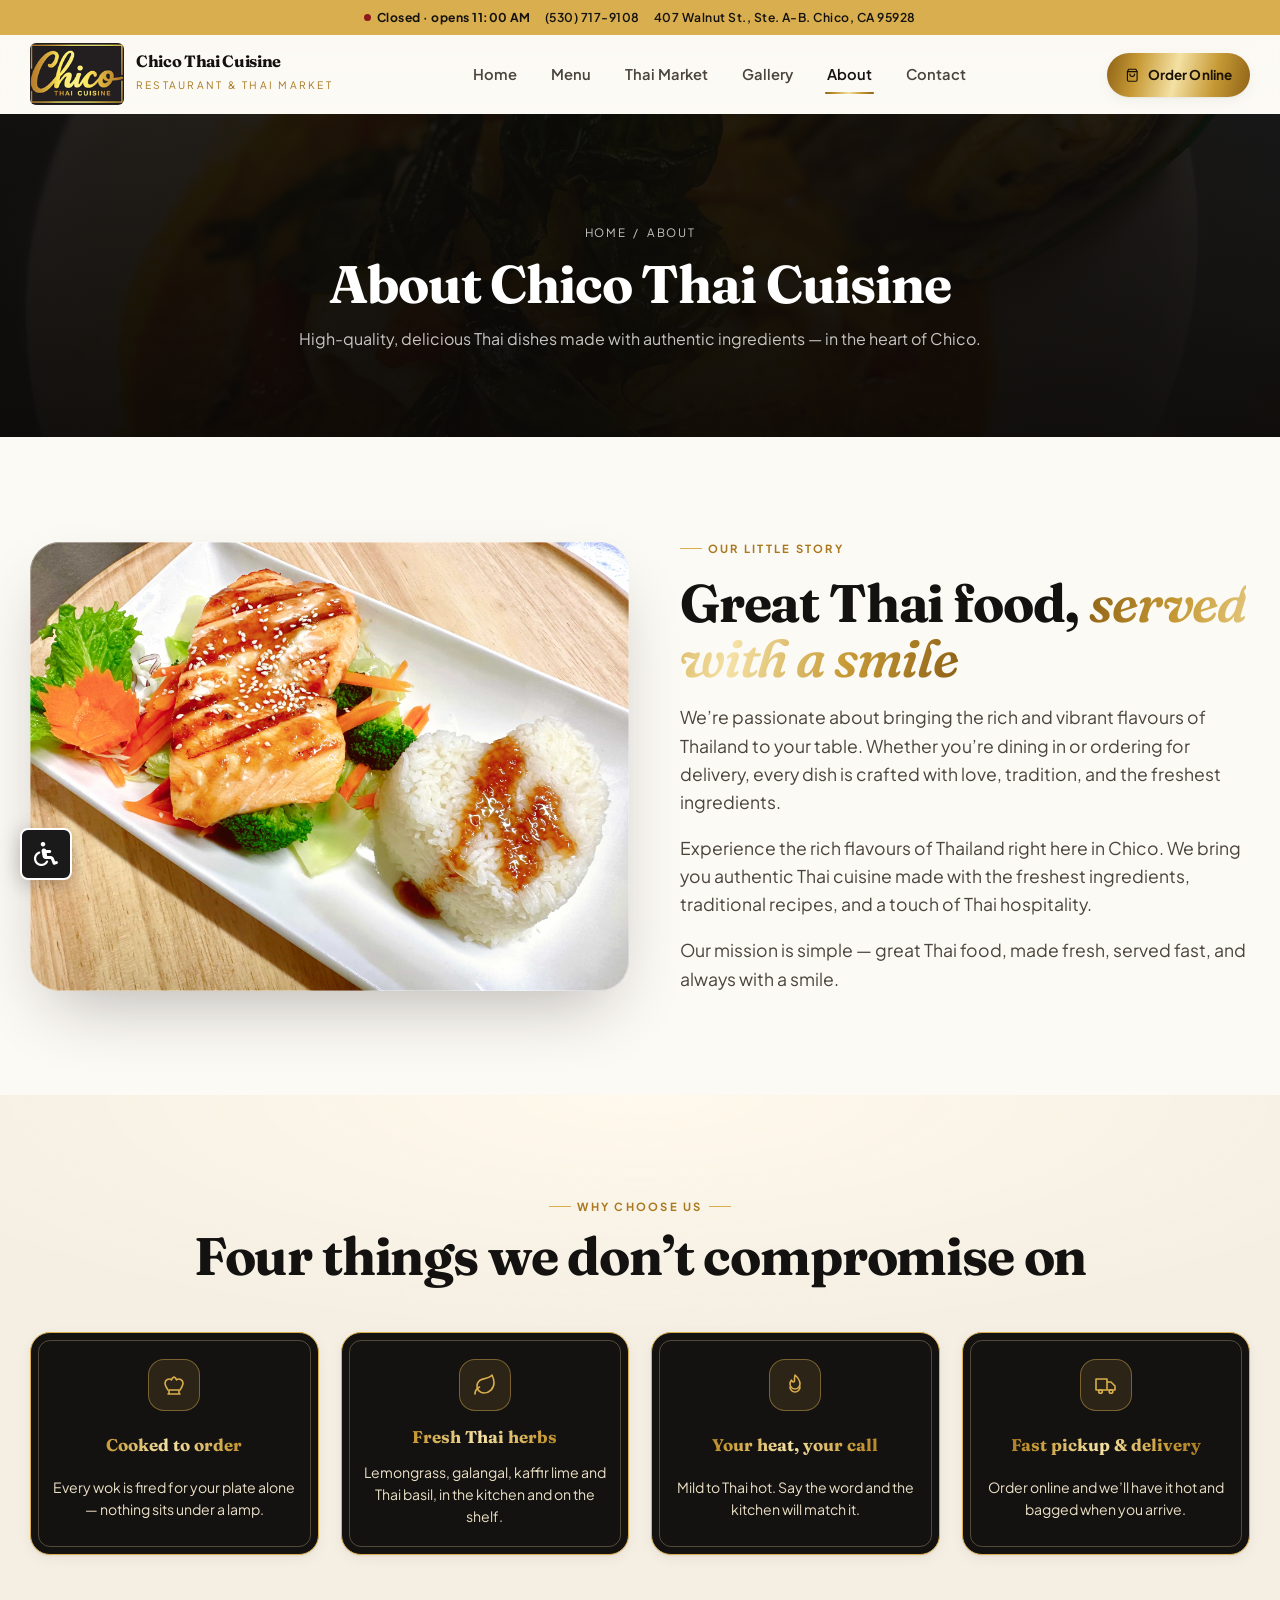
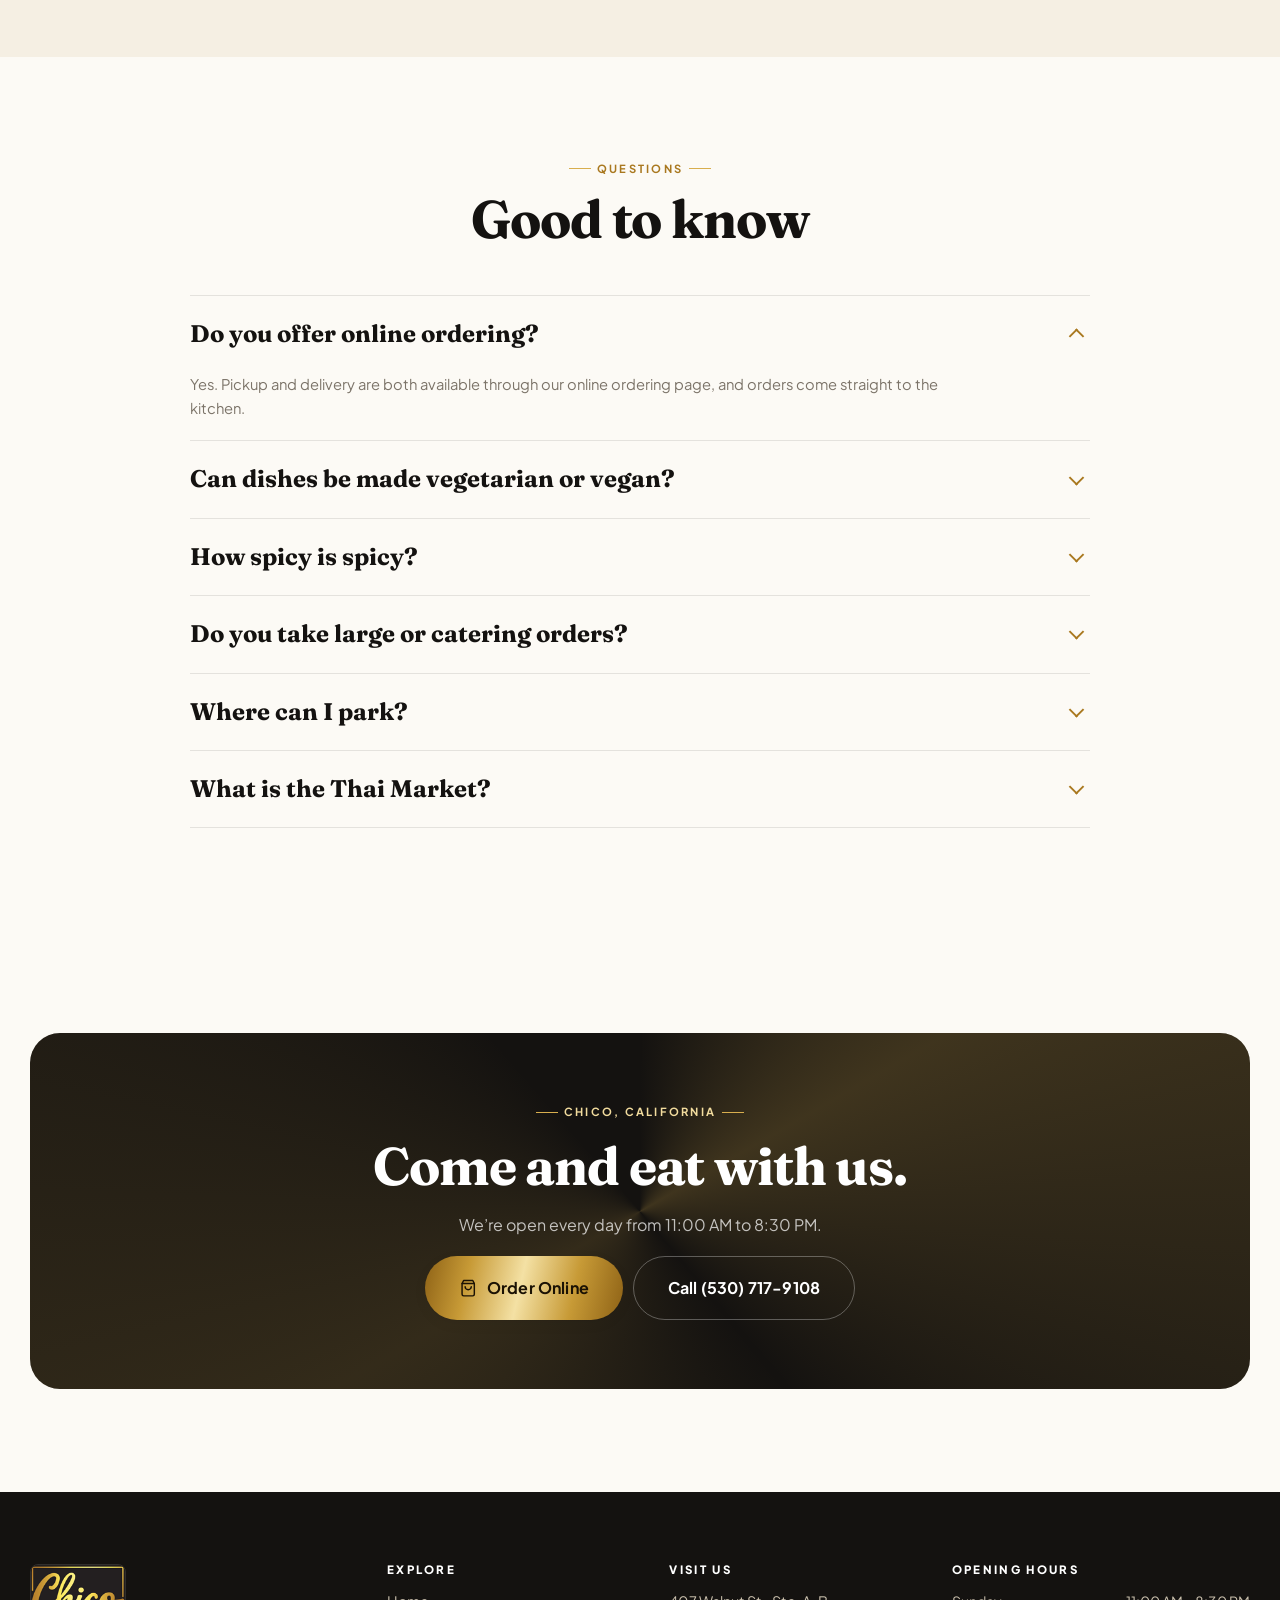
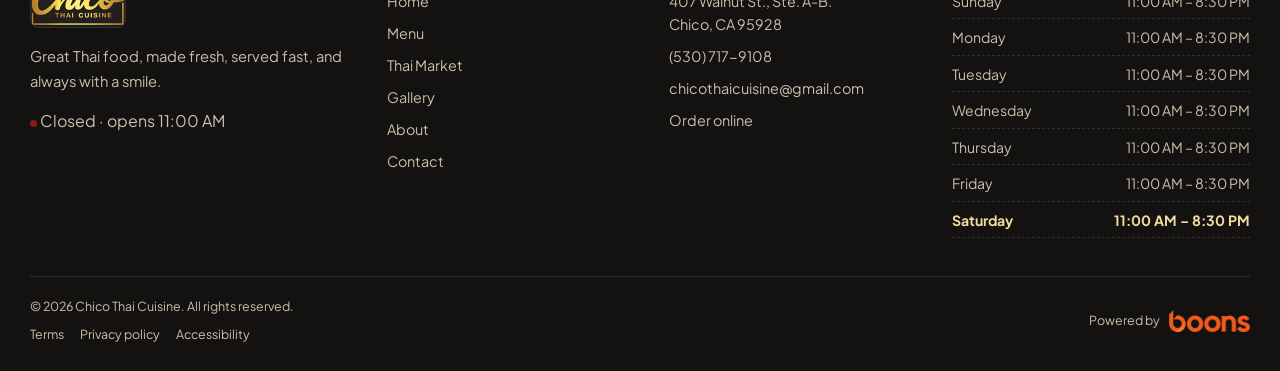
==== commit b0d5b840: "Color Changes" ====
--- a/about.html
+++ b/about.html
@@ -119,18 +119,22 @@
 
 /* ---------- header ---------- */
 .topbar{
-  background:var(--ink);color:#EADFC6;font-size:.76rem;letter-spacing:.04em;
-  padding:8px 0;position:relative;z-index:60;
+  background:var(--gold-2);color:var(--ink);font-size:.76rem;letter-spacing:.04em;
+  padding:8px 0;position:relative;z-index:60;font-weight:600;
 }
 .topbar .wrap{display:flex;gap:14px;align-items:center;justify-content:center;flex-wrap:nowrap;
   overflow:hidden;white-space:nowrap}
 .topbar .tb-addr{display:none}
-.topbar a{white-space:nowrap}
-.topbar a:hover{color:var(--gold-3)}
+.topbar a{white-space:nowrap;color:var(--ink)}
+.topbar a:hover{color:#000;text-decoration:underline;text-underline-offset:2px}
+.topbar [data-status]{display:inline-flex;align-items:center;gap:.45em;font-weight:700;color:var(--ink)}
+.topbar [data-status] [data-status-text]{color:var(--ink);-webkit-text-fill-color:var(--ink);background:none}
 .dot-live{width:7px;height:7px;border-radius:50%;background:#48C07E;display:inline-block;
   box-shadow:0 0 0 0 rgba(72,192,126,.7);animation:pulse 2.4s infinite}
-.dot-live.shut{background:#E06A6A;animation:none}
+.topbar .dot-live{background:var(--ink);box-shadow:0 0 0 0 rgba(20,18,16,.45);animation:pulse-ink 2.4s infinite}
+.dot-live.shut,.topbar .dot-live.shut{background:#8E191D;animation:none}
 @keyframes pulse{70%{box-shadow:0 0 0 9px rgba(72,192,126,0)}100%{box-shadow:0 0 0 0 rgba(72,192,126,0)}}
+@keyframes pulse-ink{70%{box-shadow:0 0 0 9px rgba(20,18,16,0)}100%{box-shadow:0 0 0 0 rgba(20,18,16,0)}}
 
 .hdr{
   position:sticky;top:0;z-index:70;background:rgba(252,250,245,.86);
@@ -284,15 +288,19 @@
 .card-pad{padding:clamp(18px,3vw,26px)}
 
 /* value props */
-.vp{display:grid;gap:12px;padding:24px 20px;background:var(--card);border-radius:var(--r-m);
-  border:1px solid var(--line);box-shadow:var(--shadow-s);text-align:center;
-  transition:transform .5s var(--ease),box-shadow .5s var(--ease)}
-.vp:hover{transform:translateY(-6px);box-shadow:var(--shadow-m)}
+.vp{display:grid;gap:12px;padding:26px 22px;background:var(--ink);border-radius:var(--r-m);
+  border:1.5px solid var(--gold-2);box-shadow:var(--shadow-s);text-align:center;position:relative;
+  transition:transform .5s var(--ease),box-shadow .5s var(--ease),border-color .4s}
+.vp::before{content:"";position:absolute;inset:7px;border:1px solid rgba(242,220,158,.28);
+  border-radius:calc(var(--r-m) - 8px);pointer-events:none}
+.vp:hover{transform:translateY(-6px);box-shadow:0 18px 44px -14px rgba(169,120,31,.42);border-color:var(--gold-3)}
 .vp .ico{width:52px;height:52px;margin-inline:auto;border-radius:16px;display:grid;place-items:center;
-  background:var(--gold-4);border:1px solid rgba(169,120,31,.24)}
-.vp .ico svg{width:24px;height:24px;stroke:var(--gold-1)}
-.vp b{font-family:var(--font-d);font-size:1.06rem;font-weight:700}
-.vp p{font-size:.88rem;color:var(--ink-3);line-height:1.55}
+  background:rgba(216,174,78,.12);border:1px solid rgba(216,174,78,.45)}
+.vp .ico svg{width:24px;height:24px;stroke:var(--gold-2)}
+.vp b{font-family:var(--font-d);font-size:1.06rem;font-weight:700;
+  background:var(--gold-grad);-webkit-background-clip:text;background-clip:text;
+  color:transparent;-webkit-text-fill-color:transparent}
+.vp p{font-size:.88rem;color:#EADFC6;line-height:1.55}
 
 /* horizontal rail (mobile = swipe, desktop = grid) */
 .rail{
@@ -341,11 +349,10 @@
 /* ---------- stats ---------- */
 .stats{display:grid;grid-template-columns:repeat(2,1fr);gap:1px;background:var(--line);
   border-radius:var(--r-m);overflow:hidden;border:1px solid var(--line)}
-.stat{background:var(--card);padding:22px 14px;text-align:center}
-.stat b{display:block;font-family:var(--font-d);font-size:clamp(1.6rem,5vw,2.3rem);line-height:1;
-  background:var(--gold-grad);-webkit-background-clip:text;background-clip:text;color:transparent;
-  -webkit-text-fill-color:transparent}
-.stat span{font-size:.68rem;letter-spacing:.14em;text-transform:uppercase;color:var(--ink-3)}
+.stat{background:var(--card);padding:26px 12px;text-align:center}
+.stat b,.stat b span{display:block;font-family:var(--font-d);font-size:clamp(2.8rem,8vw,2rem);line-height:1;
+  font-weight:800;color:var(--gold-1);-webkit-text-fill-color:var(--gold-1);background:none}
+.stat > span{display:block;margin-top:6px;font-size:.82rem;letter-spacing:.14em;text-transform:uppercase;color:var(--ink-2);font-weight:700}
 
 /* ---------- reviews ---------- */
 .rev{background:var(--card);border-radius:var(--r-m);padding:26px 22px;border:1px solid var(--line);
@@ -464,7 +471,7 @@
 .acc details{border-bottom:1px solid var(--line)}
 .acc summary{
   list-style:none;cursor:pointer;padding:19px 44px 19px 0;position:relative;
-  font-family:var(--font-d);font-weight:700;font-size:1.02rem;
+  font-family:var(--font-d);font-weight:700;font-size:1.5rem;
 }
 .acc summary::-webkit-details-marker{display:none}
 .acc summary::after{
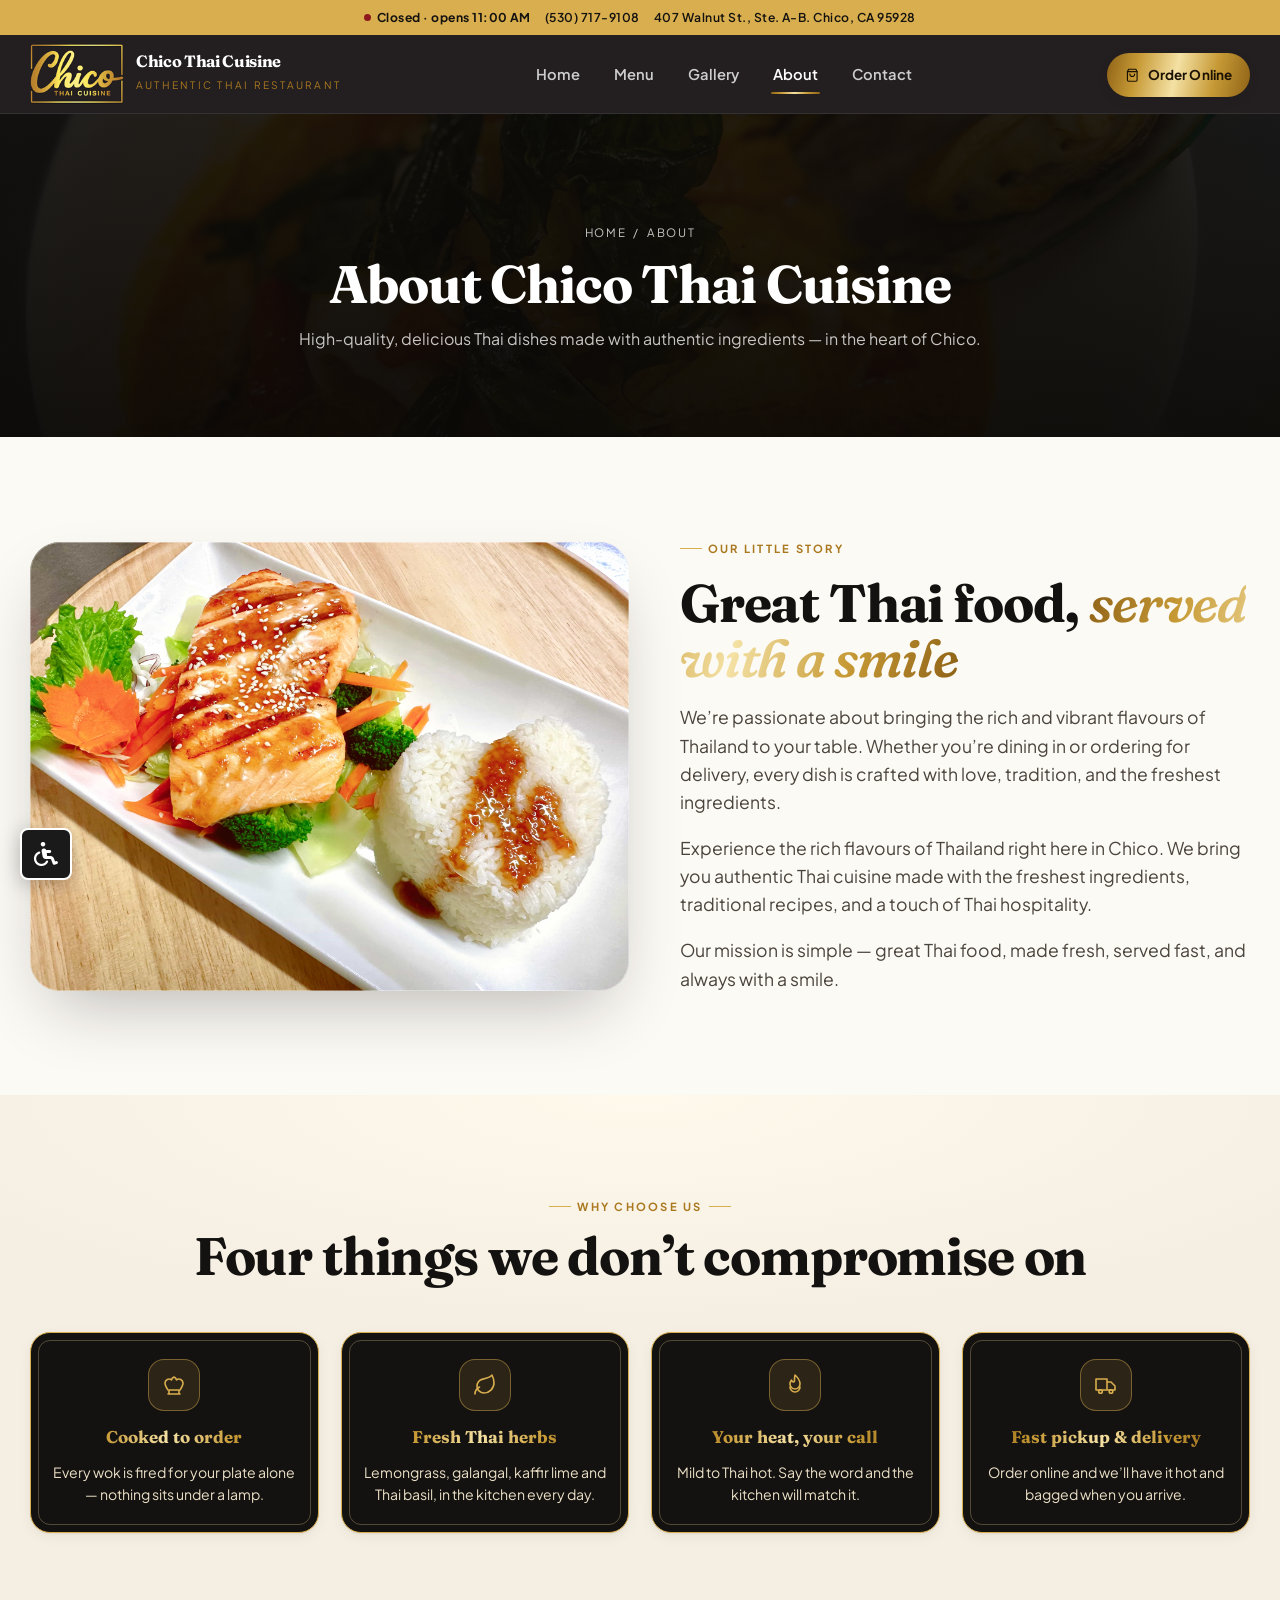
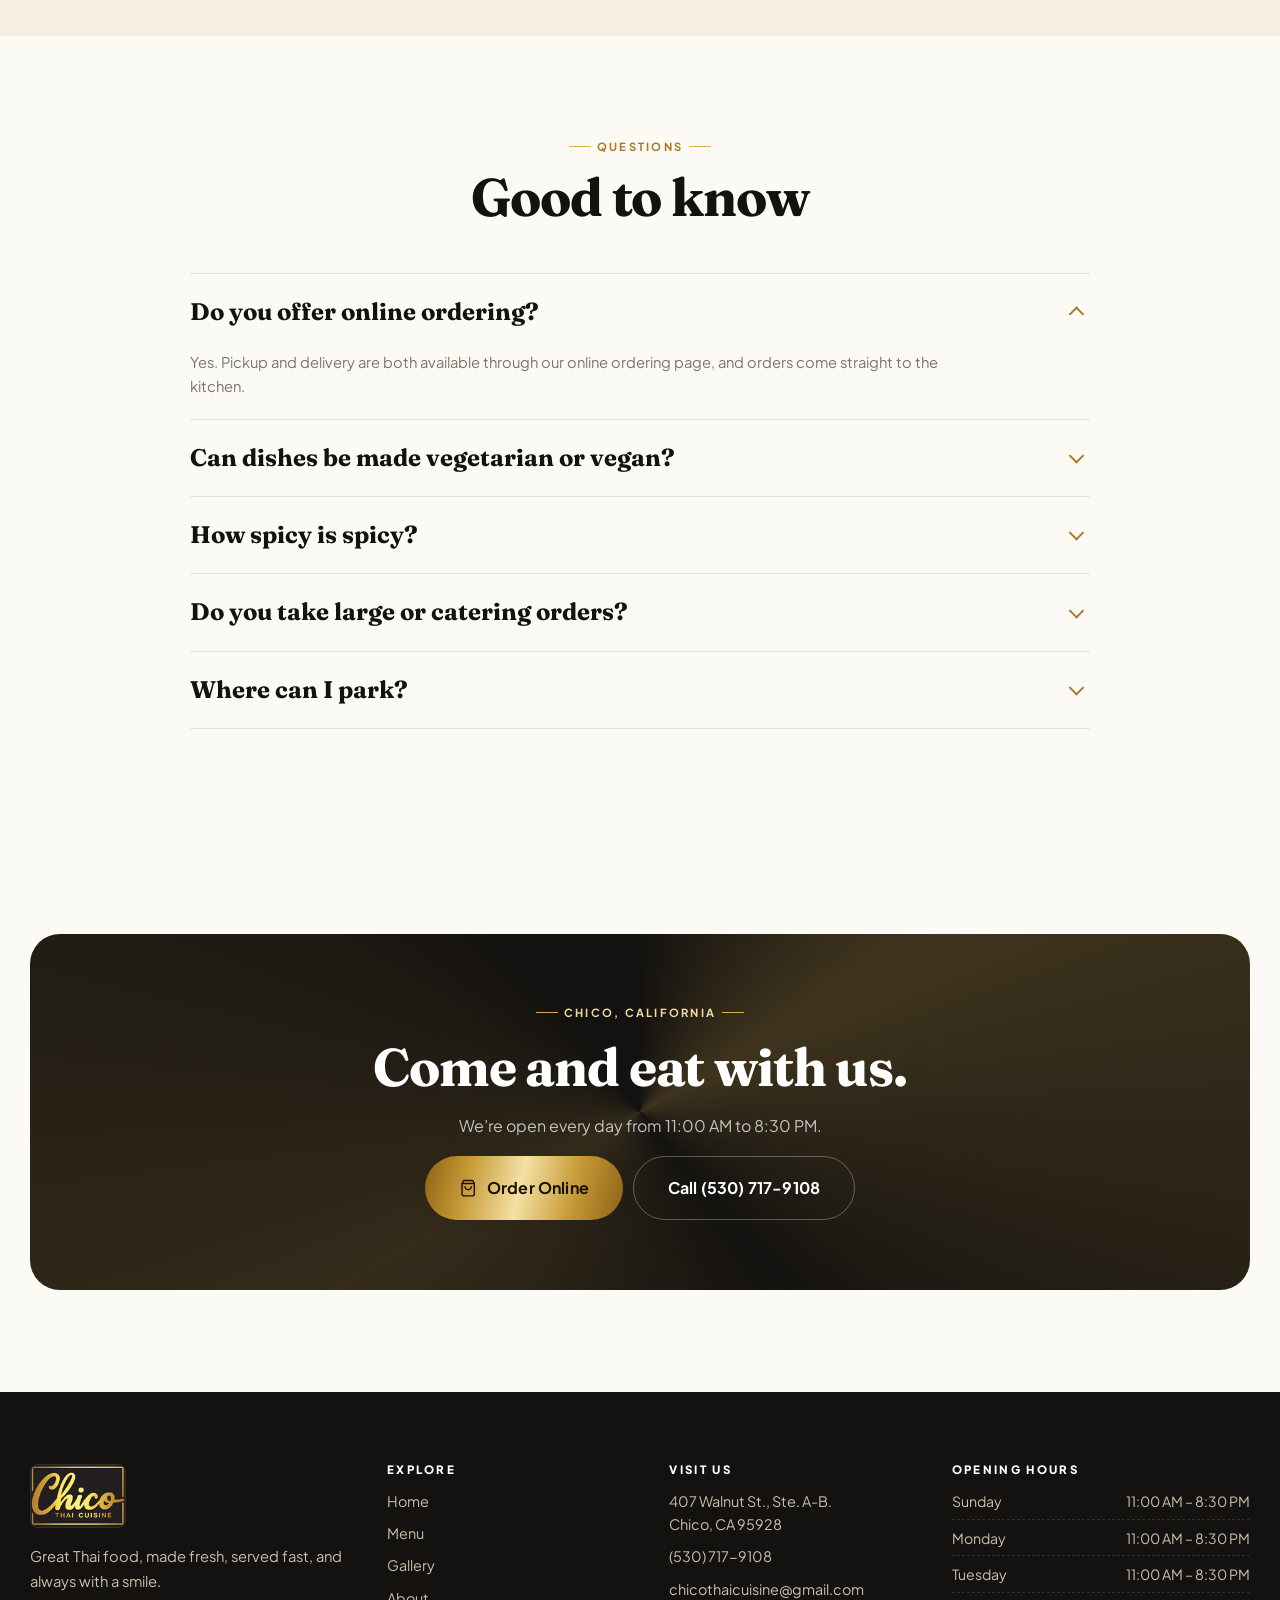
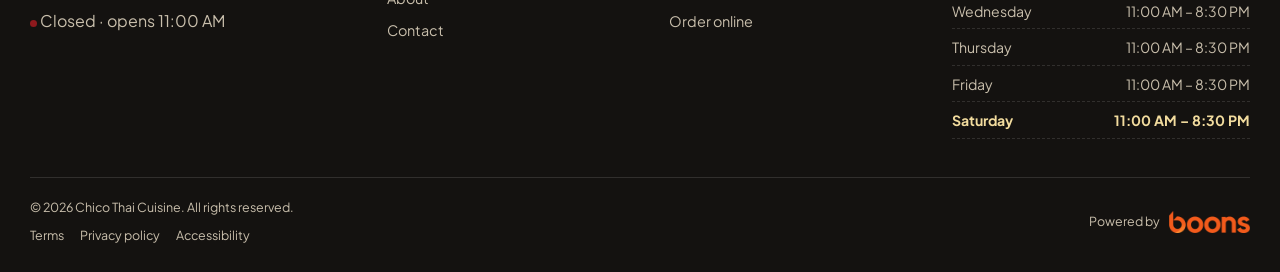
==== commit 15469ffa: "Focus the site on the restaurant and send every order to the live Boons page. Co-authored-by: Cursor" ====
--- a/about.html
+++ b/about.html
@@ -4,12 +4,12 @@
 <meta charset="utf-8">
 <meta name="viewport" content="width=device-width, initial-scale=1, viewport-fit=cover">
 <title>About Us | Chico Thai Cuisine &mdash; Authentic Thai Restaurant in Chico, CA</title>
-<meta name="description" content="Our story: a family Thai kitchen in downtown Chico, California serving authentic recipes made fresh, plus a Thai grocery market in the same building.">
+<meta name="description" content="Our story: a family Thai kitchen in downtown Chico, California serving authentic recipes made fresh.">
 <meta name="theme-color" content="#141210">
 <link rel="canonical" href="https://www.chicothaicuisine.com/about.html">
 <meta property="og:type" content="restaurant">
 <meta property="og:title" content="About Us | Chico Thai Cuisine &mdash; Authentic Thai Restaurant in Chico, CA">
-<meta property="og:description" content="Our story: a family Thai kitchen in downtown Chico, California serving authentic recipes made fresh, plus a Thai grocery market in the same building.">
+<meta property="og:description" content="Our story: a family Thai kitchen in downtown Chico, California serving authentic recipes made fresh.">
 <meta property="og:image" content="https://www.chicothaicuisine.com/img/slider/slide1.jpg">
 <meta property="og:url" content="https://www.chicothaicuisine.com/about.html">
 <meta name="twitter:card" content="summary_large_image">
@@ -137,28 +137,27 @@
 @keyframes pulse-ink{70%{box-shadow:0 0 0 9px rgba(20,18,16,0)}100%{box-shadow:0 0 0 0 rgba(20,18,16,0)}}
 
 .hdr{
-  position:sticky;top:0;z-index:70;background:rgba(252,250,245,.86);
-  backdrop-filter:saturate(180%) blur(16px);-webkit-backdrop-filter:saturate(180%) blur(16px);
-  border-bottom:1px solid transparent;transition:border-color .3s,box-shadow .3s,background .3s;
-}
-.hdr.stuck{border-bottom-color:var(--line);box-shadow:0 10px 30px -22px rgba(20,18,16,.5)}
+  position:sticky;top:0;z-index:70;background:#231F20;color:#fff;
+  border-bottom:1px solid rgba(255,255,255,.08);transition:border-color .3s,box-shadow .3s,background .3s;
+}
+.hdr.stuck{border-bottom-color:rgba(242,220,158,.28);box-shadow:0 10px 30px -22px rgba(0,0,0,.7)}
 .hdr .wrap{display:flex;align-items:center;justify-content:space-between;gap:16px;min-height:74px}
 .brand{display:flex;align-items:center;gap:12px;padding:8px 0}
 .brand img{height:54px;width:auto;border-radius:6px;transition:transform .5s var(--ease)}
 .brand:hover img{transform:scale(1.05) rotate(-1deg)}
 .brand-txt{display:none}
-.brand-txt b{display:block;font-family:var(--font-d);font-size:1.02rem;letter-spacing:-.02em;line-height:1}
+.brand-txt b{display:block;font-family:var(--font-d);font-size:1.02rem;letter-spacing:-.02em;line-height:1;color:#fff}
 .brand-txt span{font-size:.64rem;letter-spacing:.22em;text-transform:uppercase;color:var(--gold-1)}
 .nav{display:none}
 .nav a{
-  position:relative;padding:10px 2px;font-size:.92rem;font-weight:600;color:var(--ink-2);
+  position:relative;padding:10px 2px;font-size:.92rem;font-weight:600;color:rgba(255,255,255,.78);
   transition:color .25s;
 }
 .nav a::after{
   content:"";position:absolute;left:0;right:0;bottom:2px;height:2px;border-radius:2px;
   background:var(--gold-grad);transform:scaleX(0);transform-origin:right;transition:transform .45s var(--ease);
 }
-.nav a:hover,.nav a[aria-current="page"]{color:var(--ink)}
+.nav a:hover,.nav a[aria-current="page"]{color:#fff}
 .nav a:hover::after,.nav a[aria-current="page"]::after{transform:scaleX(1);transform-origin:left}
 .hdr-cta{display:none}
 .burger{
@@ -644,11 +643,11 @@
   <div class="wrap">
     <a class="brand" href="index.html" aria-label="Chico Thai Cuisine home">
       <img src="img/logo.png" alt="Chico Thai Cuisine logo" width="150" height="99">
-      <span class="brand-txt"><b>Chico Thai Cuisine</b><span>Restaurant &amp; Thai Market</span></span>
+      <span class="brand-txt"><b>Chico Thai Cuisine</b><span>Authentic Thai Restaurant</span></span>
     </a>
-    <nav class="nav" aria-label="Main"><a href="index.html">Home</a><a href="menu.html">Menu</a><a href="market.html">Thai Market</a><a href="gallery.html">Gallery</a><a href="about.html" aria-current="page">About</a><a href="contact.html">Contact</a></nav>
+    <nav class="nav" aria-label="Main"><a href="index.html">Home</a><a href="menu.html">Menu</a><a href="gallery.html">Gallery</a><a href="about.html" aria-current="page">About</a><a href="contact.html">Contact</a></nav>
     <div style="display:flex;gap:10px;align-items:center">
-      <a class="btn btn-gold btn-sm hdr-cta" href="https://order.boons.io/site/chico-thai-cuisine" target="_blank" rel="noopener"><svg viewBox="0 0 24 24" fill="none" stroke="currentColor" stroke-width="1.7" stroke-linecap="round" stroke-linejoin="round"><path d="M6 2 4 6v14a2 2 0 0 0 2 2h12a2 2 0 0 0 2-2V6l-2-4Z"/><path d="M4 6h16M16 10a4 4 0 0 1-8 0"/></svg> Order Online</a>
+      <a class="btn btn-gold btn-sm hdr-cta" href="https://order.boons.io/site/chico-thai-cuisine/413/y" target="_blank" rel="noopener"><svg viewBox="0 0 24 24" fill="none" stroke="currentColor" stroke-width="1.7" stroke-linecap="round" stroke-linejoin="round"><path d="M6 2 4 6v14a2 2 0 0 0 2 2h12a2 2 0 0 0 2-2V6l-2-4Z"/><path d="M4 6h16M16 10a4 4 0 0 1-8 0"/></svg> Order Online</a>
       <button class="burger" aria-label="Open menu" aria-expanded="false" aria-controls="drawer">
         <span></span><span></span><span></span>
       </button>
@@ -657,9 +656,9 @@
 </header>
 
 <div class="drawer" id="drawer">
-  <a class="dl" href="index.html"><span>Home</span><i>01</i></a><a class="dl" href="menu.html"><span>Menu</span><i>02</i></a><a class="dl" href="market.html"><span>Thai Market</span><i>03</i></a><a class="dl" href="gallery.html"><span>Gallery</span><i>04</i></a><a class="dl" href="about.html"><span>About</span><i>05</i></a><a class="dl" href="contact.html"><span>Contact</span><i>06</i></a>
+  <a class="dl" href="index.html"><span>Home</span><i>01</i></a><a class="dl" href="menu.html"><span>Menu</span><i>02</i></a><a class="dl" href="gallery.html"><span>Gallery</span><i>03</i></a><a class="dl" href="about.html"><span>About</span><i>04</i></a><a class="dl" href="contact.html"><span>Contact</span><i>05</i></a>
   <div class="drawer-foot">
-    <a class="btn btn-gold btn-lg" href="https://order.boons.io/site/chico-thai-cuisine" target="_blank" rel="noopener"><svg viewBox="0 0 24 24" fill="none" stroke="currentColor" stroke-width="1.7" stroke-linecap="round" stroke-linejoin="round"><path d="M6 2 4 6v14a2 2 0 0 0 2 2h12a2 2 0 0 0 2-2V6l-2-4Z"/><path d="M4 6h16M16 10a4 4 0 0 1-8 0"/></svg> Order Online</a>
+    <a class="btn btn-gold btn-lg" href="https://order.boons.io/site/chico-thai-cuisine/413/y" target="_blank" rel="noopener"><svg viewBox="0 0 24 24" fill="none" stroke="currentColor" stroke-width="1.7" stroke-linecap="round" stroke-linejoin="round"><path d="M6 2 4 6v14a2 2 0 0 0 2 2h12a2 2 0 0 0 2-2V6l-2-4Z"/><path d="M4 6h16M16 10a4 4 0 0 1-8 0"/></svg> Order Online</a>
     <a class="btn btn-ghost" href="tel:+15307179108">(530) 717-9108 Call the restaurant</a>
     <p class="muted" style="font-size:.8rem">407 Walnut St., Ste. A-B. Chico, CA 95928<br>Mon–Sun · 11:00 AM – 8:30 PM</p>
   </div>
@@ -700,7 +699,7 @@
     </div>
     <div class="grid g4">
       <div class="vp rv rv-d1"><div class="ico"><svg viewBox="0 0 24 24" fill="none" stroke="currentColor" stroke-width="1.6" stroke-linecap="round" stroke-linejoin="round"><path d="M6 21h12M7 17h10v4H7z"/><path d="M6 17c-2-3-3-5-3-7a4 4 0 0 1 6.5-3.1A4.2 4.2 0 0 1 12 4a4.2 4.2 0 0 1 2.5 2.9A4 4 0 0 1 21 10c0 2-1 4-3 7"/></svg></div><b>Cooked to order</b><p>Every wok is fired for your plate alone &mdash; nothing sits under a lamp.</p></div>
-      <div class="vp rv rv-d2"><div class="ico"><svg viewBox="0 0 24 24" fill="none" stroke="currentColor" stroke-width="1.6" stroke-linecap="round" stroke-linejoin="round"><path d="M11 20A7 7 0 0 1 9.8 6.1C15.5 5 17 4.5 19 2c1 2 2 4.2 2 8 0 5.5-4.8 10-10 10Z"/><path d="M2 21c0-3 1.9-5.6 4.5-7"/></svg></div><b>Fresh Thai herbs</b><p>Lemongrass, galangal, kaffir lime and Thai basil, in the kitchen and on the shelf.</p></div>
+      <div class="vp rv rv-d2"><div class="ico"><svg viewBox="0 0 24 24" fill="none" stroke="currentColor" stroke-width="1.6" stroke-linecap="round" stroke-linejoin="round"><path d="M11 20A7 7 0 0 1 9.8 6.1C15.5 5 17 4.5 19 2c1 2 2 4.2 2 8 0 5.5-4.8 10-10 10Z"/><path d="M2 21c0-3 1.9-5.6 4.5-7"/></svg></div><b>Fresh Thai herbs</b><p>Lemongrass, galangal, kaffir lime and Thai basil, in the kitchen every day.</p></div>
       <div class="vp rv rv-d3"><div class="ico"><svg viewBox="0 0 24 24" fill="none" stroke="currentColor" stroke-width="1.6" stroke-linecap="round" stroke-linejoin="round"><path d="M12 2s5 4.5 5 9a5 5 0 0 1-10 0c0-1.6.7-3 1.5-4 .3 1.2 1 2 2 2 .8 0 1.2-.8 1-2-.3-2 .5-4 .5-5Z"/><path d="M7 14a5 5 0 0 0 10 0"/></svg></div><b>Your heat, your call</b><p>Mild to Thai hot. Say the word and the kitchen will match it.</p></div>
       <div class="vp rv rv-d4"><div class="ico"><svg viewBox="0 0 24 24" fill="none" stroke="currentColor" stroke-width="1.6" stroke-linecap="round" stroke-linejoin="round"><path d="M2 6h11v11H2zM13 9h4l4 4v4h-8z"/><circle cx="6.5" cy="18.5" r="1.8"/><circle cx="17" cy="18.5" r="1.8"/></svg></div><b>Fast pickup &amp; delivery</b><p>Order online and we&rsquo;ll have it hot and bagged when you arrive.</p></div></div>
   </div>
@@ -712,7 +711,7 @@
       <p class="kicker c">Questions</p>
       <h2 class="h-l">Good to know</h2>
     </div>
-    <div class="acc rv"><details open><summary>Do you offer online ordering?</summary><div class="ac-body">Yes. Pickup and delivery are both available through our online ordering page, and orders come straight to the kitchen.</div></details><details><summary>Can dishes be made vegetarian or vegan?</summary><div class="ac-body">Most curries, noodles and wok dishes can be made with tofu and vegetables. Tell us in the order notes and the kitchen will take care of it.</div></details><details><summary>How spicy is spicy?</summary><div class="ac-body">Every dish is cooked to the heat level you choose, from mild to Thai hot. The chilli meter on the menu shows how each dish is normally served.</div></details><details><summary>Do you take large or catering orders?</summary><div class="ac-body">Yes. Call us at (530) 717-9108 a day ahead for family-style trays and party orders.</div></details><details><summary>Where can I park?</summary><div class="ac-body">There is designated parking at 407 Walnut St, plus street parking around the block in downtown Chico.</div></details><details><summary>What is the Thai Market?</summary><div class="ac-body">Our grocery side, in the same building. Curry pastes, fresh Thai herbs, rice, noodles and frozen goods so you can cook Thai at home.</div></details></div>
+    <div class="acc rv"><details open><summary>Do you offer online ordering?</summary><div class="ac-body">Yes. Pickup and delivery are both available through our online ordering page, and orders come straight to the kitchen.</div></details><details><summary>Can dishes be made vegetarian or vegan?</summary><div class="ac-body">Most curries, noodles and wok dishes can be made with tofu and vegetables. Tell us in the order notes and the kitchen will take care of it.</div></details><details><summary>How spicy is spicy?</summary><div class="ac-body">Every dish is cooked to the heat level you choose, from mild to Thai hot. The chilli meter on the menu shows how each dish is normally served.</div></details><details><summary>Do you take large or catering orders?</summary><div class="ac-body">Yes. Call us at (530) 717-9108 a day ahead for family-style trays and party orders.</div></details><details><summary>Where can I park?</summary><div class="ac-body">There is designated parking at 407 Walnut St, plus street parking around the block in downtown Chico.</div></details></div>
   </div>
 </section>
 
@@ -723,7 +722,7 @@
     <h2 class="h-l">Come and eat with us.</h2>
     <p>We&rsquo;re open every day from 11:00 AM to 8:30 PM.</p>
     <div style="display:flex;gap:11px;flex-wrap:wrap;justify-content:center">
-      <a class="btn btn-gold btn-lg" href="https://order.boons.io/site/chico-thai-cuisine" target="_blank" rel="noopener"><svg viewBox="0 0 24 24" fill="none" stroke="currentColor" stroke-width="1.7" stroke-linecap="round" stroke-linejoin="round"><path d="M6 2 4 6v14a2 2 0 0 0 2 2h12a2 2 0 0 0 2-2V6l-2-4Z"/><path d="M4 6h16M16 10a4 4 0 0 1-8 0"/></svg> Order Online</a>
+      <a class="btn btn-gold btn-lg" href="https://order.boons.io/site/chico-thai-cuisine/413/y" target="_blank" rel="noopener"><svg viewBox="0 0 24 24" fill="none" stroke="currentColor" stroke-width="1.7" stroke-linecap="round" stroke-linejoin="round"><path d="M6 2 4 6v14a2 2 0 0 0 2 2h12a2 2 0 0 0 2-2V6l-2-4Z"/><path d="M4 6h16M16 10a4 4 0 0 1-8 0"/></svg> Order Online</a>
       <a class="btn btn-ghost btn-lg" style="color:#fff;border-color:rgba(255,255,255,.3)" href="tel:+15307179108">Call (530) 717-9108</a>
     </div>
   </div>
@@ -741,7 +740,7 @@
       </div>
       <div>
         <h4>Explore</h4>
-        <ul><li><a href="index.html">Home</a></li><li><a href="menu.html">Menu</a></li><li><a href="market.html">Thai Market</a></li><li><a href="gallery.html">Gallery</a></li><li><a href="about.html">About</a></li><li><a href="contact.html">Contact</a></li></ul>
+        <ul><li><a href="index.html">Home</a></li><li><a href="menu.html">Menu</a></li><li><a href="gallery.html">Gallery</a></li><li><a href="about.html">About</a></li><li><a href="contact.html">Contact</a></li></ul>
       </div>
       <div>
         <h4>Visit us</h4>
@@ -749,7 +748,7 @@
           <li><a href="https://maps.google.com/?q=407+Walnut+St+Ste+A+Chico+CA+95928" target="_blank" rel="noopener">407 Walnut St., Ste. A-B.<br>Chico, CA 95928</a></li>
           <li><a href="tel:+15307179108">(530) 717-9108</a></li>
           <li><a href="mailto:chicothaicuisine@gmail.com">chicothaicuisine@gmail.com</a></li>
-          <li><a href="https://order.boons.io/site/chico-thai-cuisine" target="_blank" rel="noopener">Order online</a></li>
+          <li><a href="https://order.boons.io/site/chico-thai-cuisine/413/y" target="_blank" rel="noopener">Order online</a></li>
         </ul>
       </div>
       <div>
@@ -782,10 +781,10 @@
 <nav class="dock" aria-label="Quick actions">
   <a href="tel:+15307179108"><svg viewBox="0 0 24 24" fill="none" stroke="currentColor" stroke-width="1.7" stroke-linecap="round" stroke-linejoin="round"><path d="M22 16.9v3a2 2 0 0 1-2.2 2 19.8 19.8 0 0 1-8.6-3.1 19.5 19.5 0 0 1-6-6A19.8 19.8 0 0 1 2.1 4.2 2 2 0 0 1 4.1 2h3a2 2 0 0 1 2 1.7c.1 1 .4 1.9.7 2.8a2 2 0 0 1-.5 2.1L8.1 9.9a16 16 0 0 0 6 6l1.3-1.2a2 2 0 0 1 2.1-.5c.9.3 1.8.6 2.8.7a2 2 0 0 1 1.7 2Z"/></svg> Call</a>
   <a href="https://maps.google.com/?q=407+Walnut+St+Ste+A+Chico+CA+95928" target="_blank" rel="noopener"><svg viewBox="0 0 24 24" fill="none" stroke="currentColor" stroke-width="1.7" stroke-linecap="round" stroke-linejoin="round"><path d="M20 10c0 6-8 12-8 12s-8-6-8-12a8 8 0 0 1 16 0Z"/><circle cx="12" cy="10" r="3"/></svg> Directions</a>
-  <a class="main" href="https://order.boons.io/site/chico-thai-cuisine" target="_blank" rel="noopener"><svg viewBox="0 0 24 24" fill="none" stroke="currentColor" stroke-width="1.7" stroke-linecap="round" stroke-linejoin="round"><path d="M6 2 4 6v14a2 2 0 0 0 2 2h12a2 2 0 0 0 2-2V6l-2-4Z"/><path d="M4 6h16M16 10a4 4 0 0 1-8 0"/></svg> Order Online</a>
+  <a class="main" href="https://order.boons.io/site/chico-thai-cuisine/413/y" target="_blank" rel="noopener"><svg viewBox="0 0 24 24" fill="none" stroke="currentColor" stroke-width="1.7" stroke-linecap="round" stroke-linejoin="round"><path d="M6 2 4 6v14a2 2 0 0 0 2 2h12a2 2 0 0 0 2-2V6l-2-4Z"/><path d="M4 6h16M16 10a4 4 0 0 1-8 0"/></svg> Order Online</a>
 </nav>
 
-<script type="application/ld+json">{"@context": "https://schema.org", "@type": "Restaurant", "name": "Chico Thai Cuisine", "image": "https://www.chicothaicuisine.com/img/slider/slide1.jpg", "logo": "https://www.chicothaicuisine.com/img/logo.png", "url": "https://www.chicothaicuisine.com/", "telephone": "(530) 717-9108", "email": "chicothaicuisine@gmail.com", "servesCuisine": "Thai", "priceRange": "$$", "menu": "https://www.chicothaicuisine.com/menu.html", "acceptsReservations": "False", "address": {"@type": "PostalAddress", "streetAddress": "407 Walnut St, Ste A-B", "addressLocality": "Chico", "addressRegion": "CA", "postalCode": "95928", "addressCountry": "US"}, "openingHoursSpecification": [{"@type": "OpeningHoursSpecification", "dayOfWeek": ["Monday", "Tuesday", "Wednesday", "Thursday", "Friday", "Saturday", "Sunday"], "opens": "11:00", "closes": "20:30"}], "hasMenu": {"@type": "Menu", "url": "https://www.chicothaicuisine.com/menu.html"}, "potentialAction": {"@type": "OrderAction", "target": {"@type": "EntryPoint", "urlTemplate": "https://order.boons.io/site/chico-thai-cuisine"}}}</script>
+<script type="application/ld+json">{"@context": "https://schema.org", "@type": "Restaurant", "name": "Chico Thai Cuisine", "image": "https://www.chicothaicuisine.com/img/slider/slide1.jpg", "logo": "https://www.chicothaicuisine.com/img/logo.png", "url": "https://www.chicothaicuisine.com/", "telephone": "(530) 717-9108", "email": "chicothaicuisine@gmail.com", "servesCuisine": "Thai", "priceRange": "$$", "menu": "https://www.chicothaicuisine.com/menu.html", "acceptsReservations": "False", "address": {"@type": "PostalAddress", "streetAddress": "407 Walnut St, Ste A-B", "addressLocality": "Chico", "addressRegion": "CA", "postalCode": "95928", "addressCountry": "US"}, "openingHoursSpecification": [{"@type": "OpeningHoursSpecification", "dayOfWeek": ["Monday", "Tuesday", "Wednesday", "Thursday", "Friday", "Saturday", "Sunday"], "opens": "11:00", "closes": "20:30"}], "hasMenu": {"@type": "Menu", "url": "https://www.chicothaicuisine.com/menu.html"}, "potentialAction": {"@type": "OrderAction", "target": {"@type": "EntryPoint", "urlTemplate": "https://order.boons.io/site/chico-thai-cuisine/413/y"}}}</script>
 <script src="accessibility.js"></script>
 <script>var OPEN_FROM=660,OPEN_TO=1230;</script>
 <script>
